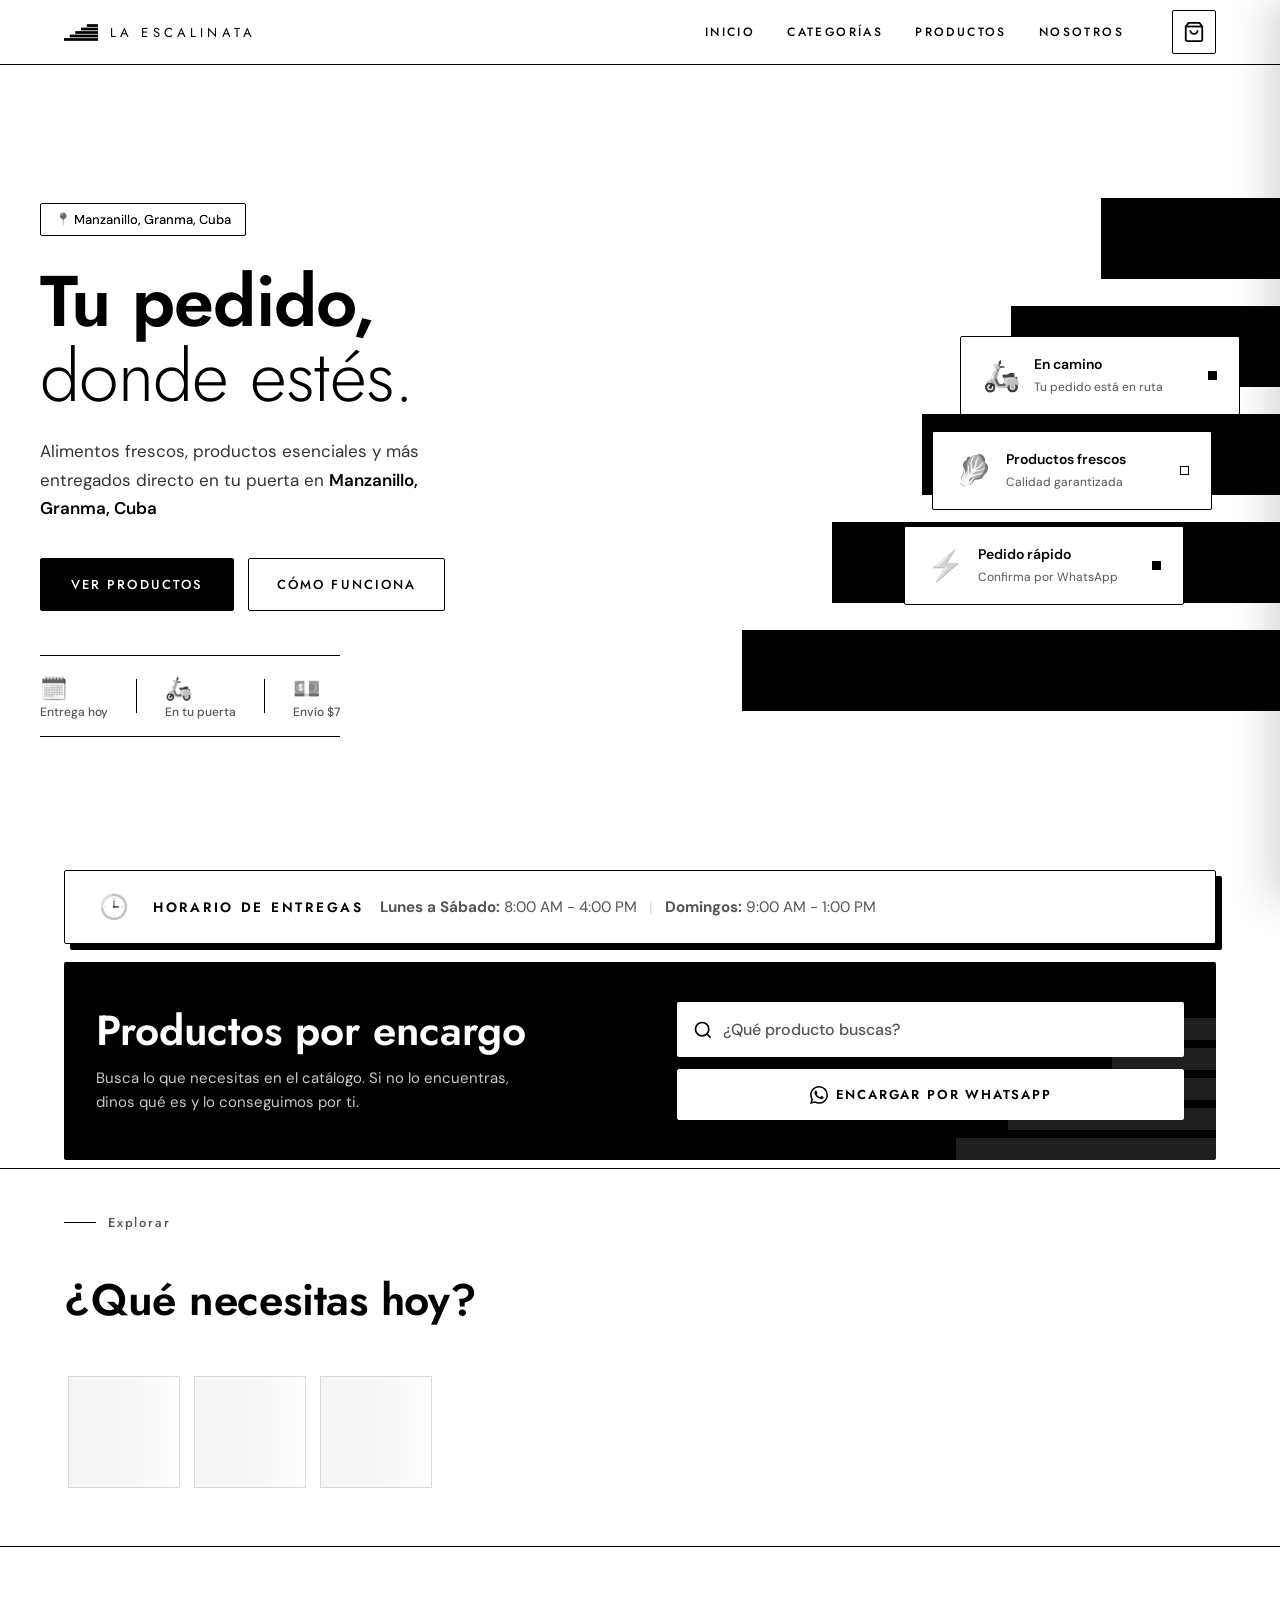
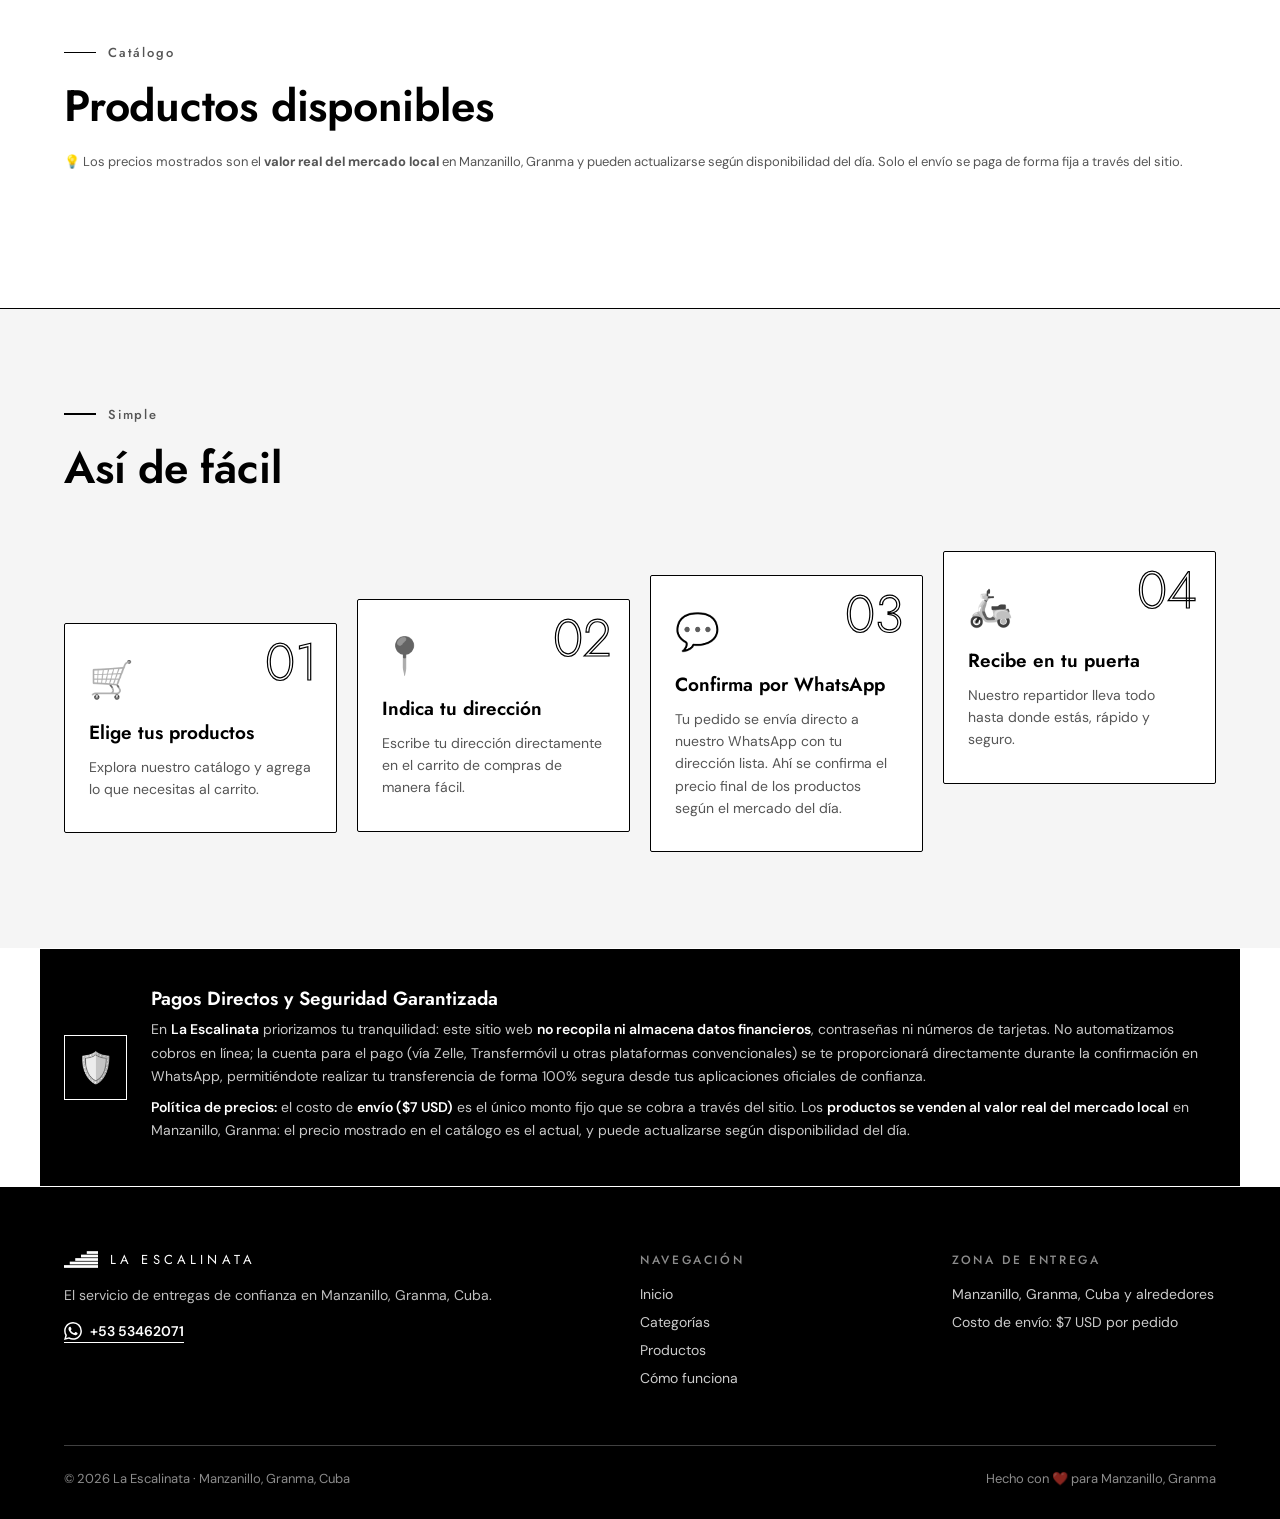
==== index.html @ 13b234f2 "Add files via upload" ====
<!DOCTYPE html>
<html lang="es">
<head>
  <meta charset="UTF-8" />
  <meta http-equiv="Cache-Control" content="no-cache, no-store, must-revalidate" />
  <meta http-equiv="Pragma" content="no-cache" />
  <meta http-equiv="Expires" content="0" />
  <meta name="viewport" content="width=device-width, initial-scale=1.0"/>

  <title>La Escalinata | Entregas de Alimentos y Combos en Manzanillo, Granma, Cuba</title>
  <meta name="description" content="Envía alimentos, aseo y combos esenciales directo a tus familiares en Manzanillo, Granma. Entrega a domicilio y productos por encargo." />
  <meta name="keywords" content="La Escalinata Manzanillo, enviar comida a Cuba, combos Manzanillo, envíos a Granma, comida para Cuba, productos por encargo" />
  <meta name="robots" content="index, follow" />

  <meta property="og:title" content="La Escalinata | Entregas en Manzanillo, Granma, Cuba" />
  <meta property="og:description" content="Alimentos frescos y productos esenciales entregados en la puerta de tu familia." />
  <!-- ⚠️ Cambia estas dos URLs cuando tengas la dirección final de La Escalinata -->
  <meta property="og:image" content="https://eccobike2ta2-hash.github.io/nexum/img/og-preview.jpg" />
  <meta property="og:url" content="https://eccobike2ta2-hash.github.io/nexum/" />
  <meta property="og:type" content="website" />

  <link rel="preconnect" href="https://fonts.googleapis.com">
  <link rel="preconnect" href="https://fonts.gstatic.com" crossorigin>
  <link href="https://fonts.googleapis.com/css2?family=Plus+Jakarta+Sans:ital,wght@0,200..800;1,200..800&family=DM+Sans:ital,opsz,wght@0,9..40,100..1000;1,9..40,100..1000&display=swap" rel="stylesheet">

  <!-- Seguro anti-pantalla-blanca: si algo falla (archivo no encontrado, Google Sheets lento), el loader se quita solo a los 6 s -->
  <style>
    #loader { animation: loader-failsafe .4s ease 6s forwards; }
    @keyframes loader-failsafe { to { opacity: 0; visibility: hidden; pointer-events: none; } }
  </style>

  <link rel="stylesheet" href="css/styles.css" />
  <link rel="stylesheet" href="css/cart.css" />
  <link rel="stylesheet" href="css/modal.css" />

</head>
<body>

  <!-- Ícono de WhatsApp reutilizable -->
  <svg width="0" height="0" style="position:absolute" aria-hidden="true">
    <symbol id="wa" viewBox="0 0 24 24"><path fill="currentColor" d="M17.472 14.382c-.297-.149-1.758-.867-2.03-.967-.273-.099-.471-.148-.67.15-.197.297-.767.966-.94 1.164-.173.199-.347.223-.644.075-.297-.15-1.255-.463-2.39-1.475-.883-.788-1.48-1.761-1.653-2.059-.173-.297-.018-.458.13-.606.134-.133.298-.347.446-.52.149-.174.198-.298.298-.497.099-.198.05-.371-.025-.52-.075-.149-.669-1.612-.916-2.207-.242-.579-.487-.5-.669-.51-.173-.008-.371-.01-.57-.01-.198 0-.52.074-.792.372-.272.297-1.04 1.016-1.04 2.479 0 1.462 1.065 2.875 1.213 3.074.149.198 2.096 3.2 5.077 4.487.709.306 1.262.489 1.694.625.712.227 1.36.195 1.871.118.571-.085 1.758-.719 2.006-1.413.248-.694.248-1.289.173-1.413-.074-.124-.272-.198-.57-.347m-5.421 7.403h-.004a9.87 9.87 0 01-5.031-1.378l-.361-.214-3.741.982.998-3.648-.235-.374a9.86 9.86 0 01-1.51-5.26c.001-5.45 4.436-9.884 9.888-9.884 2.64 0 5.122 1.03 6.988 2.898a9.825 9.825 0 012.893 6.994c-.003 5.45-4.437 9.884-9.885 9.884m8.413-18.297A11.815 11.815 0 0012.05 0C5.495 0 .16 5.335.157 11.892c0 2.096.547 4.142 1.588 5.945L.057 24l6.305-1.654a11.882 11.882 0 005.683 1.448h.005c6.554 0 11.89-5.335 11.893-11.893a11.821 11.821 0 00-3.48-8.413z"/></symbol>
  </svg>

  <div id="loader">
    <div class="loader-logo">
      <svg width="84" height="42" viewBox="0 0 112 55" fill="#000" aria-label="La Escalinata">
        <rect x="75" y="0" width="37" height="9"/><rect x="56" y="11.5" width="56" height="9"/><rect x="37" y="23" width="75" height="9"/><rect x="19" y="34.5" width="93" height="9"/><rect x="0" y="46" width="112" height="9"/>
      </svg>
      <div class="loader-bar"></div>
    </div>
  </div>

  <header id="navbar">
    <div class="nav-inner">
      <a href="#" class="brand" aria-label="La Escalinata">
        <span class="brand-lockup">
          <svg width="34" height="17" viewBox="0 0 112 55" fill="#000"><rect x="75" y="0" width="37" height="9"/><rect x="56" y="11.5" width="56" height="9"/><rect x="37" y="23" width="75" height="9"/><rect x="19" y="34.5" width="93" height="9"/><rect x="0" y="46" width="112" height="9"/></svg>
          <span class="brand-text-light">LA ESCALINATA</span>
        </span>
      </a>
      <nav class="nav-links">
        <a href="#hero">Inicio</a>
        <a href="#categories">Categorías</a>
        <a href="#products">Productos</a>
        <a href="#about">Nosotros</a>
      </nav>
      <button class="cart-btn" id="cartToggle" aria-label="Carrito">
        <svg width="22" height="22" viewBox="0 0 24 24" fill="none" stroke="currentColor" stroke-width="2">
          <path d="M6 2L3 6v14a2 2 0 002 2h14a2 2 0 002-2V6l-3-4z"/>
          <line x1="3" y1="6" x2="21" y2="6"/>
          <path d="M16 10a4 4 0 01-8 0"/>
        </svg>
        <span class="cart-count" id="cartCount">0</span>
      </button>
      <button class="hamburger" id="hamburger">
        <span></span><span></span><span></span>
      </button>
    </div>
    <div class="mobile-menu" id="mobileMenu">
      <a href="#hero">Inicio</a>
      <a href="#categories">Categorías</a>
      <a href="#products">Productos</a>
      <a href="#about">Nosotros</a>
    </div>
  </header>

  <section id="hero">
    <div class="hero-bg-wrap">
      <div class="hero-bg"></div>
      <div class="hero-stars"></div>
      <div class="hero-stars layer-2"></div>
      <div class="hero-circle c1"></div>
      <div class="hero-circle c2"></div>
      <div class="hero-circle c3"></div>
      <div class="hero-grain"></div>
    </div>
    <div class="hero-content">
      <div class="hero-tag">📍 Manzanillo, Granma, Cuba</div>
      <h1 class="hero-title">
        Tu pedido,<br/>
        <em>donde estés.</em>
      </h1>
      <p class="hero-sub">Alimentos frescos, productos esenciales y más entregados directo en tu puerta en <strong>Manzanillo, Granma, Cuba</strong></p>
      <div class="hero-actions">
        <a href="#products" class="btn-primary">Ver productos</a>
        <a href="#about" class="btn-ghost">Cómo funciona</a>
      </div>
      <div class="hero-stats">
        <div class="stat"><strong>🗓️</strong><span>Entrega hoy</span></div>
        <div class="stat-sep"></div>
        <div class="stat"><strong>🛵</strong><span>En tu puerta</span></div>
        <div class="stat-sep"></div>
        <div class="stat"><strong>💵</strong><span>Envío $7</span></div>
      </div>
    </div>
    <div class="hero-visual">
      <div class="hero-card floating">
        <div class="hc-icon">🛵</div>
        <div class="hc-text">
          <strong>En camino</strong>
          <span>Tu pedido está en ruta</span>
        </div>
        <div class="hc-dot active"></div>
      </div>
      <div class="hero-card floating delay1">
        <div class="hc-icon">🥬</div>
        <div class="hc-text">
          <strong>Productos frescos</strong>
          <span>Calidad garantizada</span>
        </div>
        <div class="hc-dot"></div>
      </div>
      <div class="hero-card floating delay2">
        <div class="hc-icon">⚡</div>
        <div class="hc-text">
          <strong>Pedido rápido</strong>
          <span>Confirma por WhatsApp</span>
        </div>
        <div class="hc-dot active"></div>
      </div>
    </div>
  </section>

  <section id="schedule-bar">
    <div class="container schedule-container">
      <div class="schedule-box">
        <div class="schedule-icon">🕒</div>
        <div class="schedule-content">
          <h3>Horario de Entregas</h3>
          <div class="schedule-hours">
            <span><strong>Lunes a Sábado:</strong> 8:00 AM - 4:00 PM</span>
            <span class="schedule-sep">|</span>
            <span><strong>Domingos:</strong> 9:00 AM - 1:00 PM</span>
          </div>
        </div>
      </div>
    </div>
  </section>

  <!-- NUEVO: Productos por encargo (buscador) -->
  <section id="encargo">
    <div class="container">
      <div class="encargo-box">
        <div>
          <h2>Productos por encargo</h2>
          <p>Busca lo que necesitas en el catálogo. Si no lo encuentras, dinos qué es y lo conseguimos por ti.</p>
        </div>
        <div class="encargo-search">
          <label class="encargo-field">
            <svg width="20" height="20" viewBox="0 0 24 24" fill="none" stroke="currentColor" stroke-width="2"><circle cx="11" cy="11" r="8"/><line x1="21" y1="21" x2="16.65" y2="16.65"/></svg>
            <input type="text" id="searchInput" placeholder="¿Qué producto buscas?" autocomplete="off" />
          </label>
          <a class="encargo-wa" id="encargoWa" href="https://wa.me/5353462071?text=Hola%20La%20Escalinata%2C%20quiero%20encargar%20un%20producto%3A%20" target="_blank" rel="noopener">
            <svg width="18" height="18"><use href="#wa"/></svg>
            Encargar por WhatsApp
          </a>
        </div>
      </div>
    </div>
  </section>

  <section id="categories">
    <div class="container">
      <div class="section-label">Explorar</div>
      <h2 class="section-title">¿Qué necesitas hoy?</h2>
      <div class="categories-grid">
        <div class="cat-card-skeleton"></div>
        <div class="cat-card-skeleton"></div>
        <div class="cat-card-skeleton"></div>
      </div>
    </div>
  </section>

  <section id="products">
    <div class="container">
      <div class="products-header">
        <div>
          <div class="section-label">Catálogo</div>
          <h2 class="section-title">Productos disponibles</h2>
        </div>
      </div>
      <p class="price-disclaimer" style="font-size:13px;color:var(--text-muted, #64748b);margin:14px 0 22px;line-height:1.5;">
        💡 Los precios mostrados son el <strong>valor real del mercado local</strong> en Manzanillo, Granma y pueden actualizarse según disponibilidad del día. Solo el envío se paga de forma fija a través del sitio.
      </p>
      <div class="products-grid" id="productsGrid"></div>
    </div>
  </section>

  <section id="about">
    <div class="container">
      <div class="section-label">Simple</div>
      <h2 class="section-title">Así de fácil</h2>
      <div class="steps-grid">
        <div class="step-card">
          <div class="step-num">01</div>
          <div class="step-icon">🛒</div>
          <h3>Elige tus productos</h3>
          <p>Explora nuestro catálogo y agrega lo que necesitas al carrito.</p>
        </div>
        <div class="step-card">
          <div class="step-num">02</div>
          <div class="step-icon">📍</div>
          <h3>Indica tu dirección</h3>
          <p>Escribe tu dirección directamente en el carrito de compras de manera fácil.</p>
        </div>
        <div class="step-card">
          <div class="step-num">03</div>
          <div class="step-icon">💬</div>
          <h3>Confirma por WhatsApp</h3>
          <p>Tu pedido se envía directo a nuestro WhatsApp con tu dirección lista. Ahí se confirma el precio final de los productos según el mercado del día.</p>
        </div>
        <div class="step-card">
          <div class="step-num">04</div>
          <div class="step-icon">🛵</div>
          <h3>Recibe en tu puerta</h3>
          <p>Nuestro repartidor lleva todo hasta donde estás, rápido y seguro.</p>
        </div>
      </div>
    </div>
  </section>

  <section id="security-notice" class="container">
    <div class="security-card">
      <div class="security-icon">🛡️</div>
      <div class="security-text">
        <h3>Pagos Directos y Seguridad Garantizada</h3>
        <p>En <strong>La Escalinata</strong> priorizamos tu tranquilidad: este sitio web <strong>no recopila ni almacena datos financieros</strong>, contraseñas ni números de tarjetas. No automatizamos cobros en línea; la cuenta para el pago (vía Zelle, Transfermóvil u otras plataformas convencionales) se te proporcionará directamente durante la confirmación en WhatsApp, permitiéndote realizar tu transferencia de forma 100% segura desde tus aplicaciones oficiales de confianza.</p>
        <p><strong>Política de precios:</strong> el costo de <strong>envío ($7 USD)</strong> es el único monto fijo que se cobra a través del sitio. Los <strong>productos se venden al valor real del mercado local</strong> en Manzanillo, Granma: el precio mostrado en el catálogo es el actual, y puede actualizarse según disponibilidad del día.</p>
      </div>
    </div>
  </section>

  <footer id="footer">
    <div class="container">
      <div class="footer-inner">
        <div class="footer-brand">
          <span class="brand">
            <span class="brand-lockup">
              <svg width="34" height="17" viewBox="0 0 112 55" fill="currentColor"><rect x="75" y="0" width="37" height="9"/><rect x="56" y="11.5" width="56" height="9"/><rect x="37" y="23" width="75" height="9"/><rect x="19" y="34.5" width="93" height="9"/><rect x="0" y="46" width="112" height="9"/></svg>
              <span class="brand-text-light" style="color:inherit">LA ESCALINATA</span>
            </span>
          </span>
          <p>El servicio de entregas de confianza en Manzanillo, Granma, Cuba.</p>
          <a href="https://wa.me/5353462071" class="whatsapp-link" target="_blank" rel="noopener">
            <svg width="18" height="18"><use href="#wa"/></svg>
            +53 53462071
          </a>
        </div>
        <div class="footer-links">
          <h4>Navegación</h4>
          <a href="#hero">Inicio</a>
          <a href="#categories">Categorías</a>
          <a href="#products">Productos</a>
          <a href="#about">Cómo funciona</a>
        </div>
        <div class="footer-links">
          <h4>Zona de entrega</h4>
          <span>Manzanillo, Granma, Cuba y alrededores</span>
          <span>Costo de envío: $7 USD por pedido</span>
        </div>
      </div>
      <div class="footer-bottom">
        <span>© 2026 La Escalinata · Manzanillo, Granma, Cuba</span>
        <span>Hecho con ❤️ para Manzanillo, Granma</span>
      </div>
    </div>
  </footer>

  <div class="cart-overlay" id="cartOverlay"></div>
  <aside class="cart-sidebar" id="cartSidebar">
    <div class="cart-header">
      <h3>Tu carrito</h3>
      <button class="cart-close" id="cartClose">✕</button>
    </div>
    <div class="cart-items" id="cartItems">
      <div class="cart-empty" id="cartEmpty">
        <div class="empty-icon">🛒</div>
        <p>Tu carrito está vacío</p>
        <span>Agrega productos para comenzar</span>
      </div>
    </div>
    <div class="cart-footer" id="cartFooter" style="display:none">
      <div class="cart-name-group" style="margin-bottom: 15px; text-align: left;">
        <label for="cartName" style="display: block; font-size: 13px; font-weight: 600; color: var(--text-muted); margin-bottom: 6px;">Nombre de quien recibe *</label>
        <input type="text" id="cartName" placeholder="Nombre y apellidos" style="width: 100%; padding: 12px; background: #f5f5f5; border: 1.5px solid #d9d9d9; border-radius: 8px; color: #000; font-size: 14px; outline: none; font-family: 'DM Sans', sans-serif;" />
      </div>

      <div class="cart-address-group" style="margin-bottom: 15px; text-align: left;">
        <label for="cartAddress" style="display: block; font-size: 13px; font-weight: 600; color: var(--text-muted); margin-bottom: 6px;">Dirección de entrega *</label>
        <input type="text" id="cartAddress" placeholder="Calle, No., Reparto — Manzanillo, Granma" style="width: 100%; padding: 12px; background: #f5f5f5; border: 1.5px solid #d9d9d9; border-radius: 8px; color: #000; font-size: 14px; outline: none; font-family: 'DM Sans', sans-serif;" />
      </div>

      <p style="font-size:12px; color:var(--text-muted); margin: 0 0 12px; line-height:1.4;">
        ℹ️ Los precios de los productos son el <strong>valor real de mercado local</strong> y pueden variar según disponibilidad del día. Solo el envío se paga de forma fija a través del sitio.
      </p>

      <div class="cart-total" style="font-size:14px; color:var(--text-muted); margin-bottom:4px;">
        <span>Subtotal productos (precio de mercado)</span>
        <strong id="cartSubtotal" style="font-size:14px; color:var(--text-muted);">$0.00</strong>
      </div>
      <div class="cart-total" style="font-size:14px; color:var(--text-muted); margin-bottom:10px;">
        <span>Envío (a pagar)</span>
        <strong id="cartShipping" style="font-size:14px; color:var(--text-muted);">$7.00</strong>
      </div>

      <div class="cart-total">
        <span>Total a confirmar ahora</span>
        <strong id="cartTotal">$0.00</strong>
      </div>
      <button class="btn-checkout" id="checkoutBtn" style="background: #000; color: #fff; border: none; display: flex; align-items: center; justify-content: center; gap: 8px;">
        Pedir por WhatsApp
        <svg width="18" height="18"><use href="#wa"/></svg>
      </button>
    </div>
  </aside>

  <div class="toast" id="toast"></div>

  <script src="js/cart.js"></script>
  <script src="js/app.js"></script>
</body>
</html>
---- css/styles.css ----
/* ============================================================
   LA ESCALINATA — styles.css
   Blanco y negro. Todo el diseño sale del logo:
   barras horizontales que suben como una escalera,
   letras finas con mucho espacio y una línea delgada debajo.
   ============================================================ */

@import url('https://fonts.googleapis.com/css2?family=Jost:wght@300;400;500;600;700&family=DM+Sans:ital,opsz,wght@0,9..40,100..1000;1,9..40,100..1000&display=swap');

:root {
  --brand:      #000000;
  --brand-2:    #2B2B2B;
  --brand-soft: #F2F2F2;

  --dark:       #F5F5F5;   /* superficie secundaria */
  --dark-2:     #FFFFFF;
  --dark-3:     #D9D9D9;   /* líneas finas */
  --mid:        #8A8A8A;
  --white:      #FFFFFF;
  --text:       #000000;
  --text-muted: #555555;
  --success:    #000000;
  --wa:         #000000;

  /* Esquinas casi rectas, como las barras del logo */
  --radius-sm: 2px;
  --radius:    4px;
  --radius-lg: 6px;
  --radius-xl: 8px;

  --shadow:    0 1px 0 rgba(0,0,0,.06);
  --shadow-md: 4px 4px 0 #000;      /* sombra "escalón" */
  --shadow-lg: 6px 6px 0 #000;
  --transition: .22s cubic-bezier(.4,0,.2,1);
  --font-display: 'Jost', 'DM Sans', sans-serif;
  --font-body:    'DM Sans', sans-serif;
}

*, *::before, *::after { box-sizing: border-box; margin: 0; padding: 0; }

html { scroll-behavior: smooth; overflow-x: hidden; width: 100%; }

body {
  font-family: var(--font-body);
  background: #fff;
  color: var(--text);
  overflow-x: hidden;
  width: 100%;
  -webkit-font-smoothing: antialiased;
  -moz-osx-font-smoothing: grayscale;
}

a { text-decoration: none; color: inherit; }
img { display: block; max-width: 100%; height: auto; }
button { cursor: pointer; border: none; background: none; font-family: inherit; }
input, textarea, select { font-family: inherit; }
:focus-visible { outline: 2px solid #000; outline-offset: 2px; }

/* Los emojis se ven en gris para mantener el blanco y negro */
.cat-emoji, .step-icon, .hc-icon, .stat strong, .empty-icon,
.security-icon, .schedule-icon, .hero-tag { filter: grayscale(1) contrast(1.15); }

/* ---- LOADER ---- */
#loader {
  position: fixed; inset: 0;
  background: #fff;
  display: flex; align-items: center; justify-content: center;
  z-index: 9999;
  transition: opacity .6s ease, visibility .6s ease;
}
#loader.hidden { opacity: 0; visibility: hidden; }
.loader-logo { display: flex; flex-direction: column; align-items: center; gap: 16px; }
#loader .loader-logo svg { animation: pulse 1.2s ease infinite; }
.loader-bar { width: 60px; height: 2px; background: var(--dark-3); overflow: hidden; }
.loader-bar::after {
  content: ''; display: block; width: 100%; height: 100%;
  background: #000;
  animation: slide-bar 1.2s ease infinite;
}
@keyframes slide-bar { 0% { transform: translateX(-100%); } 100% { transform: translateX(100%); } }
@keyframes pulse { 0%,100% { opacity: 1; } 50% { opacity: .35; } }

/* ---- NAVBAR ---- */
#navbar {
  position: fixed; top: 0; left: 0; right: 0; z-index: 100;
  background: rgba(255,255,255,.97);
  backdrop-filter: blur(12px);
  border-bottom: 1px solid #000;
  width: 100%;
}
.nav-inner {
  max-width: 1200px; margin: 0 auto; padding: 0 24px; height: 64px;
  display: flex; align-items: center; gap: 32px; width: 100%;
}
.brand {
  display: inline-flex; align-items: center;
  font-family: var(--font-display);
  color: #000; flex-shrink: 0;
  transition: opacity .3s ease, transform .3s ease;
}

/* Logo: escalera + texto / bolsa + texto */
.brand-lockup { display: flex; align-items: center; gap: 12px; line-height: 1; }
.brand-lockup svg { flex: none; }
.brand-text-light {
  font-family: var(--font-display);
  font-weight: 400; font-size: 13px; letter-spacing: .32em;
  color: #000; white-space: nowrap;
}
.brand-text-bold {
  font-family: var(--font-display);
  font-weight: 600; font-size: 20px; letter-spacing: .04em;
  color: #000; white-space: nowrap;
}

.nav-links { display: flex; gap: 32px; margin-left: auto; }
.nav-links a {
  font-family: var(--font-display);
  font-size: 12px; font-weight: 500; letter-spacing: .2em; text-transform: uppercase;
  color: #000; padding: 6px 0;
  border-bottom: 1px solid transparent;
  transition: border-color var(--transition);
}
.nav-links a:hover { border-bottom-color: #000; }

.cart-btn {
  position: relative; width: 44px; height: 44px;
  border: 1.5px solid #000; border-radius: var(--radius-sm);
  background: #fff; color: #000;
  display: flex; align-items: center; justify-content: center;
  transition: background var(--transition), color var(--transition);
  flex-shrink: 0;
}
.cart-btn:hover { background: #000; color: #fff; }
.cart-count {
  position: absolute; top: -7px; right: -7px;
  background: #000; color: #fff; font-size: 10px; font-weight: 700;
  min-width: 18px; height: 18px; border: 1.5px solid #fff;
  display: flex; align-items: center; justify-content: center;
  padding: 0 4px;
  opacity: 0; transform: scale(0);
  transition: opacity .2s, transform .2s;
}
.cart-count.visible { opacity: 1; transform: scale(1); }

.hamburger { display: none; flex-direction: column; gap: 5px; width: 32px; padding: 4px; }
.hamburger span { display: block; height: 2px; background: #000; transition: var(--transition); }
.mobile-menu {
  display: none; flex-direction: column;
  padding: 12px 24px 16px; border-top: 1px solid var(--dark-3);
  background: #fff; width: 100%;
}
.mobile-menu a {
  padding: 12px 0; font-family: var(--font-display);
  font-size: 13px; font-weight: 500; letter-spacing: .2em; text-transform: uppercase;
  color: #000; border-bottom: 1px solid var(--dark-3);
}
.mobile-menu.open { display: flex; }

/* ---- HERO: la escalera del logo, a lo grande ---- */
#hero {
  min-height: 100vh;
  padding: 120px max(24px, calc((100% - 1200px) / 2)) 80px;
  display: grid; grid-template-columns: 1fr 1fr; align-items: center; gap: 48px;
  margin: 0; max-width: none; width: 100%;
  position: relative; isolation: isolate; overflow: hidden;
}
.hero-bg-wrap { position: absolute; inset: 0; z-index: -1; overflow: hidden; pointer-events: none; }
.hero-bg { position: absolute; inset: 0; background: #fff; }
.hero-grain { display: none; }

/* Las 5 barras (cada elemento viejo del fondo ahora es un escalón) */
.hero-stars, .hero-circle {
  position: absolute; left: auto; bottom: auto; right: 0;
  height: 9%; background: #000; background-image: none;
  border-radius: 0; filter: none; animation: none; opacity: 1;
}
.hero-stars              { top: 22%; width: 14%; }
.hero-stars.layer-2      { top: 34%; width: 21%; }
.hero-circle.c1          { top: 46%; width: 28%; }
.hero-circle.c2          { top: 58%; width: 35%; }
.hero-circle.c3          { top: 70%; width: 42%; }

.hero-tag {
  display: inline-flex; align-items: center; gap: 8px;
  border: 1px solid #000; color: #000;
  font-size: 13px; font-weight: 500;
  padding: 7px 14px; border-radius: var(--radius-sm);
  margin-bottom: 28px; background: #fff;
}
.hero-title {
  font-family: var(--font-display);
  font-size: clamp(40px, 5.6vw, 76px);
  font-weight: 600; line-height: 1.04; letter-spacing: -.01em;
  color: #000; margin-bottom: 24px; max-width: 560px;
}
.hero-title em { display: block; font-style: normal; font-weight: 300; }
.hero-sub {
  font-size: 17px; line-height: 1.65; color: #333;
  max-width: 440px; margin-bottom: 36px;
}
.hero-sub strong { color: #000; font-weight: 600; }
.hero-actions { display: flex; gap: 14px; flex-wrap: wrap; margin-bottom: 44px; }

.btn-primary {
  display: inline-flex; align-items: center; gap: 8px;
  background: #000; color: #fff; border: 1.5px solid #000;
  font-family: var(--font-display); font-weight: 500; font-size: 13px;
  letter-spacing: .16em; text-transform: uppercase;
  padding: 16px 30px; border-radius: var(--radius-sm);
  transition: background var(--transition), color var(--transition);
}
.btn-primary:hover { background: #fff; color: #000; }
.btn-ghost {
  display: inline-flex; align-items: center;
  background: #fff; color: #000; border: 1.5px solid #000;
  font-family: var(--font-display); font-weight: 500; font-size: 13px;
  letter-spacing: .16em; text-transform: uppercase;
  padding: 16px 28px; border-radius: var(--radius-sm);
  transition: background var(--transition), color var(--transition);
}
.btn-ghost:hover { background: #000; color: #fff; }

.hero-stats {
  display: flex; align-items: center; gap: 28px;
  border-top: 1px solid #000; border-bottom: 1px solid #000;
  padding: 16px 0; width: fit-content; background: #fff;
}
.stat { display: flex; flex-direction: column; }
.stat strong { font-family: var(--font-display); font-size: 22px; color: #000; }
.stat span { font-size: 12px; color: var(--text-muted); font-weight: 500; }
.stat-sep { width: 1px; height: 34px; background: #000; }

.hero-visual { display: flex; flex-direction: column; gap: 16px; align-items: flex-end; }
.hero-card {
  background: #fff; border: 1.5px solid #000; border-radius: var(--radius-sm);
  padding: 18px 22px; display: flex; align-items: center; gap: 14px; width: 280px;
}
.hc-icon { font-size: 30px; }
.hc-text strong { display: block; font-size: 14px; font-weight: 600; color: #000; margin-bottom: 2px; }
.hc-text span { font-size: 12px; color: var(--text-muted); }
.hc-dot { width: 9px; height: 9px; border: 1.5px solid #000; margin-left: auto; }
.hc-dot.active { background: #000; }

/* Las tarjetas "suben" como escalones */
.hero-card.floating        { transform: translateX(-0px); }
.hero-card.floating.delay1 { transform: translateX(-28px); }
.hero-card.floating.delay2 { transform: translateX(-56px); }

/* ---- SECCIONES ---- */
.container { max-width: 1200px; margin: 0 auto; padding: 0 24px; width: 100%; }
section { padding: 96px 0; width: 100%; }

/* La etiqueta lleva la línea fina del logo */
.section-label {
  display: flex; align-items: center; gap: 12px;
  font-family: var(--font-display); font-size: 13px; font-weight: 500;
  letter-spacing: .14em; color: var(--text-muted); margin-bottom: 12px;
}
.section-label::before { content: ''; width: 32px; height: 1.5px; background: #000; }
.section-title {
  font-family: var(--font-display);
  font-size: clamp(28px, 3.8vw, 44px); font-weight: 600; letter-spacing: -.005em;
  color: #000; margin-bottom: 48px;
}

/* ---- CATEGORÍAS ---- */
#categories {
  background: #fff;
  border-top: 1px solid #000; border-bottom: 1px solid #000;
  width: 100%; padding: 44px 0; overflow: hidden;
}
#categories .container { display: flex; flex-direction: column; gap: 24px; width: 100%; max-width: 1200px; margin: 0 auto; padding: 0 24px; }
#categories .section-title { margin-bottom: 8px; }
.categories-grid {
  display: flex !important; flex-direction: row !important; flex-wrap: nowrap !important;
  overflow-x: auto !important; gap: 14px; width: 100%;
  padding: 12px 8px 14px 4px; margin: 0; list-style: none;
  -webkit-overflow-scrolling: touch;
}
.categories-grid::-webkit-scrollbar { display: none !important; width: 0 !important; height: 0 !important; }
.cat-card {
  display: flex !important; flex-direction: column !important;
  align-items: center !important; justify-content: center !important;
  gap: 10px; padding: 16px 20px;
  background: #fff !important; border: 1.5px solid #000; border-radius: var(--radius-sm);
  cursor: pointer; flex-shrink: 0 !important;
  width: 112px !important; height: 112px !important;
  transition: transform var(--transition), box-shadow var(--transition), background var(--transition);
  touch-action: manipulation; -webkit-tap-highlight-color: transparent;
  user-select: none; -webkit-user-select: none;
}
.cat-card:hover { transform: translate(-3px, -3px); box-shadow: 4px 4px 0 #000; }
.cat-card.active { background: #000 !important; transform: none; box-shadow: none; }
.cat-emoji { font-size: 30px; line-height: 1; }
.cat-card span {
  font-family: var(--font-display); font-size: 13px; font-weight: 500; letter-spacing: .04em;
  color: #000; text-align: center; white-space: nowrap;
}
.cat-card.active span { color: #fff; }
.cat-card.active .cat-emoji { filter: grayscale(1) invert(1); }
.cat-emoji, .cat-card span { pointer-events: none; }

/* Productos por encargo: la categoría que se distingue (negra, con mini escalera) */
.cat-card.cat-encargo {
  width: 176px !important; background: #000 !important; position: relative; overflow: hidden;
}
.cat-card.cat-encargo span { color: #fff; font-weight: 600; letter-spacing: .06em; }
.cat-card.cat-encargo .cat-emoji { filter: grayscale(1) invert(1); font-size: 32px; }
.cat-card.cat-encargo::after {
  content: ''; position: absolute; right: 0; bottom: 0; width: 34px; height: 20px;
  background:
    linear-gradient(#fff,#fff) right 0 bottom 0   / 34px 4px no-repeat,
    linear-gradient(#fff,#fff) right 0 bottom 7px / 24px 4px no-repeat,
    linear-gradient(#fff,#fff) right 0 bottom 14px/ 14px 4px no-repeat;
  opacity: .9;
}
.cat-card.cat-encargo:hover { background: #fff !important; box-shadow: 4px 4px 0 #000; }
.cat-card.cat-encargo:hover span { color: #000; }
.cat-card.cat-encargo:hover .cat-emoji { filter: grayscale(1); }
.cat-card.cat-encargo:hover::after { filter: invert(1); }
.cat-card.cat-encargo.active { background: #000 !important; box-shadow: 4px 4px 0 var(--mid); }

/* ---- PRODUCTOS ---- */
#products { background: #fff; width: 100%; }
.products-header { display: flex; align-items: flex-end; justify-content: space-between; gap: 20px; flex-wrap: wrap; width: 100%; }
.products-header .section-title { margin-bottom: 0; }
.products-grid {
  margin-top: 40px; display: grid;
  grid-template-columns: repeat(auto-fill, minmax(220px, 1fr)); gap: 22px; width: 100%;
}
.product-card {
  background: #fff; border: 1px solid var(--dark-3); border-radius: var(--radius-sm); overflow: hidden;
  transition: transform var(--transition), border-color var(--transition), box-shadow var(--transition);
}
.product-card:hover { transform: translate(-4px, -4px); border-color: #000; box-shadow: 6px 6px 0 #000; }
.product-img {
  height: 168px; display: flex; align-items: center; justify-content: center;
  overflow: hidden; font-size: 72px; background: #fff; position: relative;
  border-bottom: 1px solid var(--dark-3);
}
.product-badge {
  position: absolute; top: 0; left: 0;
  background: #000; color: #fff; font-family: var(--font-display);
  font-size: 11px; font-weight: 500; letter-spacing: .14em; text-transform: uppercase;
  padding: 5px 10px;
}
.product-info { padding: 16px; }
.product-name { font-family: var(--font-display); font-size: 17px; font-weight: 600; color: #000; margin-bottom: 4px; }
.product-desc {
  font-size: 13px; color: var(--text-muted); line-height: 1.45; margin-bottom: 14px;
  overflow-wrap: break-word; word-break: break-word;
}
.product-footer { display: flex; align-items: center; justify-content: space-between; }
.product-price { font-family: var(--font-display); font-size: 21px; font-weight: 600; color: #000; }
.product-price small { font-family: var(--font-body); font-size: 11px; color: var(--text-muted); font-weight: 500; }
.add-btn {
  width: 44px; height: 44px; min-width: 44px; min-height: 44px;
  background: #000; color: #fff; font-size: 22px; font-weight: 300;
  border: 1.5px solid #000; border-radius: var(--radius-sm);
  display: flex; align-items: center; justify-content: center;
  transition: background var(--transition), color var(--transition);
}
.add-btn:hover { background: #fff; color: #000; }
.add-btn.add-wa { background: #000; }
.add-btn.add-wa:hover { background: #fff; }
.product-card.hidden  { display: none; }
.product-card.oculto  { display: none !important; }

/* Mensaje cuando todavía no hay productos por encargo */
.encargo-vacio {
  grid-column: 1 / -1; background: #fff; border: 1.5px dashed #000; border-radius: var(--radius-sm);
  padding: 32px 24px; text-align: center;
  display: flex; flex-direction: column; align-items: center; gap: 12px;
}
.encargo-vacio[hidden] { display: none; }
.encargo-vacio strong { font-family: var(--font-display); font-size: 20px; font-weight: 600; color: #000; }
.encargo-vacio p { font-size: 14px; color: var(--text-muted); }
.encargo-vacio .encargo-wa { background: #000; color: #fff; }

/* ---- PRODUCTOS POR ENCARGO (buscador) ---- */
#encargo { padding: 28px 0 8px; }
.encargo-box {
  position: relative; overflow: hidden;
  display: grid; grid-template-columns: 1.1fr 1fr; gap: 24px; align-items: center;
  background: #000; color: #fff; border-radius: var(--radius-sm); padding: 40px 32px;
}
/* escalera del logo, en blanco tenue, al fondo */
.encargo-box::after {
  content: ""; position: absolute; right: 0; bottom: 0; width: 260px; height: 150px;
  opacity: .12; pointer-events: none;
  background:
    linear-gradient(#fff,#fff) right 0 bottom 0    / 260px 22px no-repeat,
    linear-gradient(#fff,#fff) right 0 bottom 30px / 208px 22px no-repeat,
    linear-gradient(#fff,#fff) right 0 bottom 60px / 156px 22px no-repeat,
    linear-gradient(#fff,#fff) right 0 bottom 90px / 104px 22px no-repeat,
    linear-gradient(#fff,#fff) right 0 bottom 120px/  52px 22px no-repeat;
}
.encargo-box h2 {
  font-family: var(--font-display); font-weight: 600;
  font-size: clamp(28px, 4.4vw, 42px); line-height: 1.08; margin-bottom: 12px;
}
.encargo-box p { color: #C9C9C9; font-size: 15px; line-height: 1.6; max-width: 44ch; }
.encargo-search { position: relative; z-index: 1; display: grid; gap: 12px; }
.encargo-field {
  display: flex; align-items: center; gap: 10px;
  background: #fff; color: #000; border-radius: var(--radius-sm); padding: 0 16px;
}
.encargo-field:focus-within { outline: 2px solid #fff; outline-offset: 3px; }
.encargo-field input {
  flex: 1; min-width: 0; border: 0; outline: 0; background: transparent;
  color: #000; font-size: 16px; font-weight: 500; padding: 17px 0;
}
.encargo-field input::placeholder { color: var(--text-muted); }
.encargo-wa {
  display: inline-flex; align-items: center; justify-content: center; gap: 8px;
  background: #fff; color: #000; border: 1.5px solid #fff; border-radius: var(--radius-sm);
  font-family: var(--font-display); font-size: 13px; font-weight: 600;
  letter-spacing: .14em; text-transform: uppercase; padding: 15px 18px;
  transition: background var(--transition), color var(--transition);
}
.encargo-wa:hover { background: #000; color: #fff; }
.encargo-vacio .encargo-wa { border-color: #000; }
.encargo-vacio .encargo-wa:hover { background: #fff; color: #000; }
.encargo-wa:focus-visible { outline: 2px solid #fff; outline-offset: 2px; }

/* ---- PASOS: suben como la escalera ---- */
#about { background: var(--dark); border-top: 1px solid #000; width: 100%; }
.steps-grid { display: grid; grid-template-columns: repeat(auto-fit, minmax(220px, 1fr)); gap: 20px; width: 100%; align-items: start; }
.step-card {
  background: #fff; border: 1.5px solid #000; border-radius: var(--radius-sm);
  padding: 32px 24px; position: relative;
}
.step-num {
  font-family: var(--font-display); font-size: 52px; font-weight: 300;
  color: transparent; -webkit-text-stroke: 1.2px #000;
  position: absolute; top: 12px; right: 18px; line-height: 1;
}
.step-icon { font-size: 36px; margin-bottom: 16px; }
.step-card h3 { font-family: var(--font-display); font-size: 19px; font-weight: 600; color: #000; margin-bottom: 10px; }
.step-card p { font-size: 14px; color: var(--text-muted); line-height: 1.6; }
@media (min-width: 1000px) {
  .steps-grid { grid-template-columns: repeat(4, 1fr); padding-top: 3px; }
  .step-card:nth-child(1) { margin-top: 72px; }
  .step-card:nth-child(2) { margin-top: 48px; }
  .step-card:nth-child(3) { margin-top: 24px; }
  .step-card:nth-child(4) { margin-top: 0; }
}

/* ---- AVISO DE SEGURIDAD ---- */
#security-notice {
  background: #000; border-top: 1px solid #fff; border-bottom: 1px solid #fff;
  padding: 36px 24px; width: 100%; box-sizing: border-box;
}
.security-card { max-width: 1200px; margin: 0 auto; display: flex; align-items: center; gap: 24px; width: 100%; }
.security-icon {
  font-size: 30px; flex-shrink: 0; border: 1px solid #fff; padding: 12px;
  display: flex; align-items: center; justify-content: center;
}
.security-text h3 { font-family: var(--font-display); font-size: 19px; font-weight: 600; color: #fff; margin-bottom: 6px; }
.security-text p { font-size: 14px; color: #C9C9C9; line-height: 1.65; margin-bottom: 8px; }
.security-text strong { color: #fff; font-weight: 600; }

/* ---- FOOTER ---- */
#footer { background: #000; padding: 64px 0 32px; width: 100%; }
#footer .brand, #footer .section-title { color: #fff; }
.footer-inner { display: grid; grid-template-columns: 2fr 1fr 1fr; gap: 48px; margin-bottom: 48px; width: 100%; }
.footer-brand .brand { display: inline-flex; margin-bottom: 16px; }
#footer .brand-text-light { color: #fff; }
.footer-brand p { font-size: 14px; color: rgba(255,255,255,.75); line-height: 1.6; margin-bottom: 16px; }
.whatsapp-link {
  display: inline-flex; align-items: center; gap: 8px;
  color: #fff; font-weight: 600; font-size: 14px;
  border-bottom: 1px solid #fff; padding-bottom: 2px;
  transition: opacity var(--transition);
}
.whatsapp-link:hover { opacity: .7; }
.footer-links h4 {
  font-family: var(--font-display); font-size: 12px; font-weight: 500;
  letter-spacing: .22em; text-transform: uppercase;
  color: rgba(255,255,255,.55); margin-bottom: 16px;
}
.footer-links a, .footer-links span {
  display: block; font-size: 14px; color: rgba(255,255,255,.8);
  margin-bottom: 10px; transition: color var(--transition);
}
.footer-links a:hover { color: #fff; }
.footer-bottom {
  display: flex; justify-content: space-between; align-items: center;
  padding-top: 24px; border-top: 1px solid rgba(255,255,255,.25);
  font-size: 13px; color: rgba(255,255,255,.55); width: 100%;
}

/* ---- AVISO (TOAST) ---- */
.toast {
  position: fixed; bottom: 32px; left: 50%;
  transform: translateX(-50%) translateY(80px);
  background: #000; color: #fff; border: 1px solid #fff; outline: 1px solid #000;
  padding: 12px 24px; border-radius: var(--radius-sm);
  font-size: 14px; font-weight: 500; z-index: 9999;
  transition: transform .35s cubic-bezier(.4,0,.2,1), opacity .35s;
  opacity: 0; pointer-events: none; white-space: nowrap;
}
.toast.show { transform: translateX(-50%) translateY(0); opacity: 1; }

/* ---- CARRITO (se pinta con las mismas reglas) ---- */
.btn-checkout { background: #000 !important; color: #fff !important; border: 1.5px solid #000 !important; }
.btn-checkout:hover { background: #fff !important; color: #000 !important; transform: none !important; box-shadow: none !important; }

/* ---- SKELETON ---- */
.cat-card-skeleton {
  width: 112px !important; height: 112px !important; flex-shrink: 0;
  background: linear-gradient(90deg, var(--dark) 25%, #fff 50%, var(--dark) 75%);
  background-size: 200% 100%; animation: shimmer 1.4s infinite;
  border: 1px solid var(--dark-3);
}
@keyframes shimmer { 0% { background-position: 200% 0; } 100% { background-position: -200% 0; } }

/* ---- HORARIO ---- */
#schedule-bar { background: transparent; padding: 0; margin-top: -30px; margin-bottom: -10px; position: relative; z-index: 10; }
.schedule-container { padding-top: 0 !important; padding-bottom: 0 !important; }
.schedule-box {
  display: flex; align-items: center; gap: 16px;
  background: #fff; padding: 16px 26px;
  border: 1.5px solid #000; border-radius: var(--radius-sm); box-shadow: 6px 6px 0 #000;
}
.schedule-icon { font-size: 1.5rem; background: var(--dark); padding: 8px; line-height: 1; }
.schedule-content { display: flex; align-items: center; gap: 16px; }
.schedule-content h3 {
  font-family: var(--font-display); font-size: .85rem; font-weight: 600; color: #000; margin: 0;
  text-transform: uppercase; letter-spacing: .2em; white-space: nowrap;
}
.schedule-hours { font-size: .95rem; color: var(--text-muted); display: flex; gap: 12px; }
.schedule-sep { color: var(--dark-3); }

/* ---- BOTÓN DEL CARRITO AL AGREGAR ---- */
@keyframes cart-bounce { 0% { transform: scale(1); } 30% { transform: scale(1.3); } 60% { transform: scale(.94); } 100% { transform: scale(1); } }
.cart-btn.bump { animation: cart-bounce .4s ease; }
.cart-btn { margin-left: 16px; flex-shrink: 0; }
.product-img img { mix-blend-mode: multiply; }

/* ============================================================
   RESPONSIVE
   ============================================================ */
@media (max-width: 900px) {
  #hero { grid-template-columns: 1fr; padding-top: 100px; }
  .hero-visual { display: none; }
  .nav-links { display: none; }
  .hamburger { display: flex; margin-left: auto; }
  .cart-btn { margin-left: auto; }
  .hamburger { margin-left: 12px; }
  .footer-inner { grid-template-columns: 1fr; gap: 32px; }
  .hero-title { font-size: clamp(34px, 7vw, 56px); max-width: 100%; }
  /* en pantallas angostas la escalera queda de marca de agua para no tapar el texto */
  .hero-stars, .hero-circle { background: #EFEFEF; }
}

@media (max-width: 768px) {
  section { padding: 64px 0; }
  .categories-grid { flex-wrap: nowrap !important; overflow-x: auto !important; width: 100%; }
  .products-grid { grid-template-columns: repeat(2, 1fr); gap: 14px; width: 100%; }
  .steps-grid { grid-template-columns: repeat(2, 1fr); width: 100%; }
  .security-card { flex-direction: column; text-align: center; gap: 16px; width: 100%; }
  #schedule-bar { margin-top: -15px; margin-bottom: 5px; }
  .schedule-box { flex-direction: column; text-align: center; padding: 16px; gap: 10px; box-shadow: 4px 4px 0 #000; }
  .schedule-content { flex-direction: column; gap: 6px; }
  .schedule-hours { flex-direction: column; gap: 2px; }
  .schedule-sep { display: none; }
}

@media (max-width: 600px) {
  .products-header { flex-direction: column; align-items: flex-start; width: 100%; position: relative; z-index: 1; }
  .encargo-box { grid-template-columns: 1fr; padding: 28px 20px; }
  .encargo-field input { -webkit-appearance: none; appearance: none; touch-action: manipulation; }
  .footer-bottom { flex-direction: column; gap: 8px; text-align: center; width: 100%; }
}

@media (max-width: 480px) {
  .nav-inner { padding: 0 16px; height: 56px; gap: 12px; }
  .brand-lockup { gap: 9px; }
  .brand-text-light { font-size: 11px; letter-spacing: .22em; }
  .brand-text-bold { font-size: 17px; }

  #hero { display: flex; flex-direction: column; min-height: auto; padding: 84px 16px 52px; gap: 28px; width: 100%; }
  .hero-title { font-size: clamp(32px, 9vw, 42px); line-height: 1.06; max-width: 100%; }
  .hero-sub { font-size: 15px; margin-bottom: 24px; }
  .hero-actions { flex-direction: column; gap: 10px; width: 100%; }
  .btn-primary, .btn-ghost { width: 100%; justify-content: center; text-align: center; padding: 15px 20px; }
  .hero-stats { width: 100%; flex-wrap: wrap; gap: 12px 0; padding: 14px 0; justify-content: space-around; }
  .stat-sep { display: none; }
  .stat { align-items: center; }
  .stat strong { font-size: 20px; }

  .products-grid { grid-template-columns: minmax(0, 1fr); gap: 12px; width: 100%; }
  .product-card { display: flex !important; flex-direction: row !important; align-items: stretch; min-height: 120px; }
  .product-card:hover { transform: none; box-shadow: none; }
  .product-img {
    width: 120px !important; min-width: 120px !important; height: auto !important; min-height: 120px;
    border-radius: 0 !important; overflow: hidden !important;
    display: flex !important; align-items: center !important; justify-content: center !important;
    background: #fff !important; font-size: 40px; border-bottom: 0; border-right: 1px solid var(--dark-3);
  }
  .product-img img { width: 100% !important; height: 100% !important; object-fit: contain !important; padding: 8px !important; }
  .product-info { flex: 1; padding: 12px 14px; display: flex; flex-direction: column; justify-content: space-between; min-width: 0; }
  .product-name { font-size: 15px; }
  .product-desc { font-size: 12px; margin-bottom: 8px; display: -webkit-box; -webkit-line-clamp: 2; -webkit-box-orient: vertical; overflow: hidden; }
  .product-footer { display: flex; align-items: center; justify-content: space-between; gap: 8px; }
  .product-price { font-size: 18px; }
  .product-price small { display: block; font-size: 10px; }

  .steps-grid { grid-template-columns: 1fr; width: 100%; }
  .step-card { padding: 24px 20px; }
  .container { padding: 0 16px; width: 100%; }
  section { padding: 52px 0; width: 100%; }
  .section-title { font-size: clamp(24px, 6.5vw, 30px); margin-bottom: 32px; }
  .products-header { gap: 14px; }
  .encargo-box::after { width: 170px; height: 100px; }

  #security-notice { padding: 28px 16px; width: 100%; }
  .security-text p { font-size: 13px; }
  .footer-inner { gap: 24px; width: 100%; }
  .footer-bottom { flex-direction: column; gap: 6px; font-size: 12px; text-align: center; width: 100%; }

  .cart-sidebar { width: 100% !important; max-width: 100% !important; border-radius: 12px 12px 0 0; bottom: 0; top: auto; height: 85vh; }
}

/* En pantallas táctiles no hay "hover" */
@media (hover: none) {
  .product-card:hover, .cat-card:hover, .btn-primary:hover, .btn-ghost:hover { transform: none !important; box-shadow: none !important; }
}

/* iOS: evita el zoom al escribir */
input, textarea, select { font-size: 16px !important; }

@media (prefers-reduced-motion: reduce) {
  *, *::before, *::after { animation: none !important; transition: none !important; scroll-behavior: auto !important; }
}
---- css/cart.css ----
/* ============================================
   LA ESCALINATA — cart.css (Light Theme Definitivo)
   ============================================ */

.cart-overlay {
  position: fixed; inset: 0; z-index: 200;
  background: rgba(0,0,0,.5);
  backdrop-filter: blur(4px);
  opacity: 0; visibility: hidden;
  transition: opacity .35s, visibility .35s;
}
.cart-overlay.open { opacity: 1; visibility: visible; }

.cart-sidebar {
  position: fixed; top: 0; right: 0; bottom: 0; z-index: 201;
  width: 380px; max-width: 100vw;
  background: #ffffff;
  border-left: 1.5px solid var(--dark-3);
  display: flex; flex-direction: column;
  transform: translateX(100%);
  transition: transform .4s cubic-bezier(.4,0,.2,1);
  box-shadow: -8px 0 40px rgba(0,0,0,.18);
}
.cart-sidebar.open { transform: translateX(0); }

.cart-header {
  display: flex; align-items: center; justify-content: space-between;
  padding: 20px 24px;
  border-bottom: 1px solid var(--dark-3);
  flex-shrink: 0;
  background: #ffffff;
}
.cart-header h3 {
  font-family: var(--font-display);
  font-size: 20px; font-weight: 700; 
  color: #000 !important;
}
.cart-close {
  width: 32px; height: 32px;
  display: flex; align-items: center; justify-content: center;
  border-radius: var(--radius-sm);
  color: var(--text-muted); font-size: 16px;
  transition: background var(--transition), color var(--transition);
  background: none;
  border: none;
  cursor: pointer;
}
.cart-close:hover { 
  background: var(--brand-soft); 
  color: var(--brand); /* Combinación más limpia para la paleta clara */
}

.cart-items {
  flex: 1; overflow-y: auto;
  padding: 16px 24px;
  display: flex; flex-direction: column; gap: 12px;
  background: #f5f5f5;
}
.cart-items::-webkit-scrollbar { width: 4px; }
.cart-items::-webkit-scrollbar-thumb { background: var(--dark-3); border-radius: 2px; }

.cart-empty {
  display: flex; flex-direction: column; align-items: center;
  justify-content: center; gap: 10px;
  flex: 1; padding: 48px 0; text-align: center;
  background: #ffffff;
}
.empty-icon { font-size: 56px; }
.cart-empty p { font-size: 16px; color: #000 !important; font-weight: 500; }
.cart-empty span { font-size: 13px; color: var(--text-muted); }

.cart-item {
  display: flex; align-items: center; gap: 12px;
  background: #ffffff;
  border: 1.5px solid var(--dark-3);
  border-radius: var(--radius);
  padding: 12px;
  animation: slide-in .2s ease-out; /* Animación ligeramente acelerada para mayor fluidez */
}
@keyframes slide-in {
  from { opacity: 0; transform: translateX(20px); }
  to   { opacity: 1; transform: translateX(0); }
}
.ci-img-preview { flex-shrink: 0; display: flex; align-items: center; }
.ci-info { flex: 1; min-width: 0; }
.ci-name { font-size: 14px; font-weight: 600; color: #000 !important; white-space: nowrap; overflow: hidden; text-overflow: ellipsis; }
.ci-price { font-size: 13px; color: var(--brand); font-weight: 500; margin-top: 2px; }

.ci-controls {
  display: flex; align-items: center; gap: 8px; flex-shrink: 0;
}
.qty-btn {
  width: 26px; height: 26px;
  border-radius: 6px;
  background: #ffffff;
  border: 1.5px solid var(--dark-3);
  color: #000; font-size: 14px; font-weight: 600;
  display: flex; align-items: center; justify-content: center;
  transition: background var(--transition), border-color var(--transition), color var(--transition);
  cursor: pointer;
  user-select: none; /* Bloquea la selección de texto azulada en clics rápidos */
  -webkit-user-select: none;
}
.qty-btn:hover { background: var(--brand); border-color: var(--brand); color: #fff; }

.qty-num { 
  font-size: 14px; font-weight: 700; color: #000 !important; 
  min-width: 20px; text-align: center; 
  user-select: none; /* Evita parpadeos del número al presionar los controles */
  -webkit-user-select: none;
}

.ci-remove {
  color: var(--text-muted); font-size: 14px;
  padding: 4px; margin-left: 4px;
  background: none; border: none;
  cursor: pointer;
  transition: color var(--transition);
}
.ci-remove:hover { color: #dc2626; }

.cart-footer {
  padding: 20px 24px calc(28px + env(safe-area-inset-bottom)); /* Espaciado adaptativo para barras gestuales móviles */
  border-top: 1px solid var(--dark-3);
  flex-shrink: 0;
  background: #ffffff;
}
.cart-total {
  display: flex; justify-content: space-between; align-items: center;
  margin-bottom: 16px;
  font-size: 15px; color: var(--text-muted);
}
.cart-total strong {
  font-family: var(--font-display);
  font-size: 26px; 
  color: #000 !important;
}
.btn-checkout {
  width: 100%;
  display: flex; align-items: center; justify-content: center; gap: 10px;
  background: var(--brand);
  color: #ffffff !important; font-size: 15px; font-weight: 600;
  padding: 14px 20px; border-radius: var(--radius);
  box-shadow: 0 4px 16px rgba(0,0,0,.18);
  transition: background var(--transition), transform var(--transition), box-shadow var(--transition);
  border: none;
  cursor: pointer;
}
.btn-checkout:hover {
  background: var(--brand-2);
  transform: translateY(-2px);
  box-shadow: 0 8px 24px rgba(0,0,0,.18);
}
---- css/modal.css ----
/* ============================================
   LA ESCALINATA — modal.css  (Light Theme — Corregido)
   ============================================ */

.modal-overlay {
  position: fixed; inset: 0; z-index: 300;
  background: rgba(15, 29, 42, 0.4); /* Un tono oscuro traslúcido para enfocar el modal */
  backdrop-filter: blur(6px);
  display: flex; align-items: center; justify-content: center;
  padding: 20px;
  opacity: 0; visibility: hidden;
  transition: opacity .35s, visibility .35s;
}
.modal-overlay.open { opacity: 1; visibility: visible; }

.modal {
  background: #fff;
  border: 1.5px solid var(--dark-3);
  border-radius: var(--radius-xl);
  width: 100%; max-width: 560px;
  max-height: 90vh;
  display: flex; flex-direction: column;
  box-shadow: var(--shadow-lg);
  transform: scale(.94) translateY(20px);
  transition: transform .4s cubic-bezier(.4,0,.2,1);
  overflow: hidden;
}
.modal-overlay.open .modal { transform: scale(1) translateY(0); }

.modal-header {
  display: flex; align-items: center; justify-content: space-between;
  padding: 22px 28px;
  border-bottom: 1px solid var(--dark-3);
  flex-shrink: 0;
  background: #fff;
}
.modal-header h3 {
  font-family: var(--font-display);
  font-size: 20px; font-weight: 700; 
  color: var(--text); /* Corregido: Oscuro y visible */
}
.modal-close {
  width: 32px; height: 32px;
  display: flex; align-items: center; justify-content: center;
  border-radius: var(--radius-sm);
  color: var(--text-muted); font-size: 16px;
  transition: background var(--transition), color var(--transition);
}
.modal-close:hover { 
  background: var(--brand-soft); 
  color: var(--brand); /* Combinación más armónica con tu paleta */
}

.modal-body {
  flex: 1; overflow-y: auto; padding: 24px 28px;
  display: flex; flex-direction: column; gap: 24px;
  background: var(--dark); /* Fondo gris claro sutil */
}
.modal-body::-webkit-scrollbar { width: 4px; }
.modal-body::-webkit-scrollbar-thumb { background: var(--dark-3); border-radius: 2px; }

/* ORDER SUMMARY */
.order-summary {
  background: #fff;
  border: 1.5px solid var(--dark-3);
  border-radius: var(--radius-lg);
  padding: 16px;
}
.order-summary h4 {
  font-size: 13px; font-weight: 700;
  letter-spacing: 1px; text-transform: uppercase;
  color: var(--text-muted); margin-bottom: 12px;
}
.summary-item {
  display: flex; justify-content: space-between; align-items: center;
  padding: 8px 0;
  border-bottom: 1px solid var(--dark-3);
  font-size: 14px;
}
.summary-item:last-child { border-bottom: none; }
.summary-item span { color: var(--text-muted); }
.summary-item strong { 
  color: var(--text); /* Corregido */
}
.summary-total {
  display: flex; justify-content: space-between; align-items: center;
  padding-top: 12px; margin-top: 4px;
  border-top: 2px solid var(--dark-3);
}
.summary-total span { font-weight: 600; color: var(--text); }
.summary-total strong {
  font-family: var(--font-display);
  font-size: 22px; color: var(--brand);
}

/* FORM */
.modal-form {
  background: #fff;
  border: 1.5px solid var(--dark-3);
  border-radius: var(--radius-lg);
  padding: 20px;
}
.modal-form h4 {
  font-family: var(--font-display);
  font-size: 16px; font-weight: 700; 
  color: var(--text); /* Corregido */
  margin-bottom: 16px;
}
.form-group {
  display: flex; flex-direction: column; gap: 6px;
  margin-bottom: 14px;
}
.form-group label {
  font-size: 13px; font-weight: 600; color: var(--text);
}
.form-group input,
.form-group textarea {
  background: var(--dark);
  border: 1.5px solid var(--dark-3);
  border-radius: var(--radius-sm);
  color: var(--text); /* Corregido: El texto digitado ahora sí es legible */
  font-size: 14px;
  padding: 11px 14px;
  outline: none; resize: none;
  transition: border-color var(--transition), box-shadow var(--transition);
}
.form-group input:focus,
.form-group textarea:focus {
  border-color: var(--brand);
  box-shadow: 0 0 0 3px rgba(0,0,0,.15);
}
.form-group input::placeholder,
.form-group textarea::placeholder {
  color: var(--mid);
}
.form-group input.error { border-color: #dc2626 !important; box-shadow: 0 0 0 3px rgba(220,38,38,.1); }

.modal-actions {
  display: flex; gap: 12px; align-items: center;
  padding: 20px 28px 24px;
  border-top: 1px solid var(--dark-3);
  flex-shrink: 0;
  background: #fff;
}
.btn-ghost-sm {
  padding: 12px 20px;
  border-radius: var(--radius);
  border: 1.5px solid var(--dark-3);
  color: var(--text-muted); font-size: 14px; font-weight: 500;
  transition: background var(--transition), color var(--transition), border-color var(--transition);
}
.btn-ghost-sm:hover { 
  background: var(--dark); 
  color: var(--text); 
  border-color: var(--mid); 
}

.btn-whatsapp {
  flex: 1;
  display: flex; align-items: center; justify-content: center; gap: 10px;
  background: #000;
  color: #fff; font-size: 15px; font-weight: 600;
  padding: 13px 20px; border-radius: var(--radius);
  box-shadow: 0 4px 14px rgba(0,0,0,.2);
  transition: background var(--transition), transform var(--transition), box-shadow var(--transition);
}
.btn-whatsapp:hover {
  background: #2b2b2b;
  transform: translateY(-2px);
  box-shadow: 0 8px 24px rgba(0,0,0,.2);
}

@media (max-width: 480px) {
  .modal { border-radius: var(--radius-lg); }
  .modal-header, .modal-body, .modal-actions { padding-left: 20px; padding-right: 20px; }
  .modal-actions { flex-direction: column-reverse; gap: 10px; } /* Ajustado para que Cancelar baje en móviles */
  .btn-whatsapp { width: 100%; }
  .btn-ghost-sm { width: 100%; text-align: center; }
}
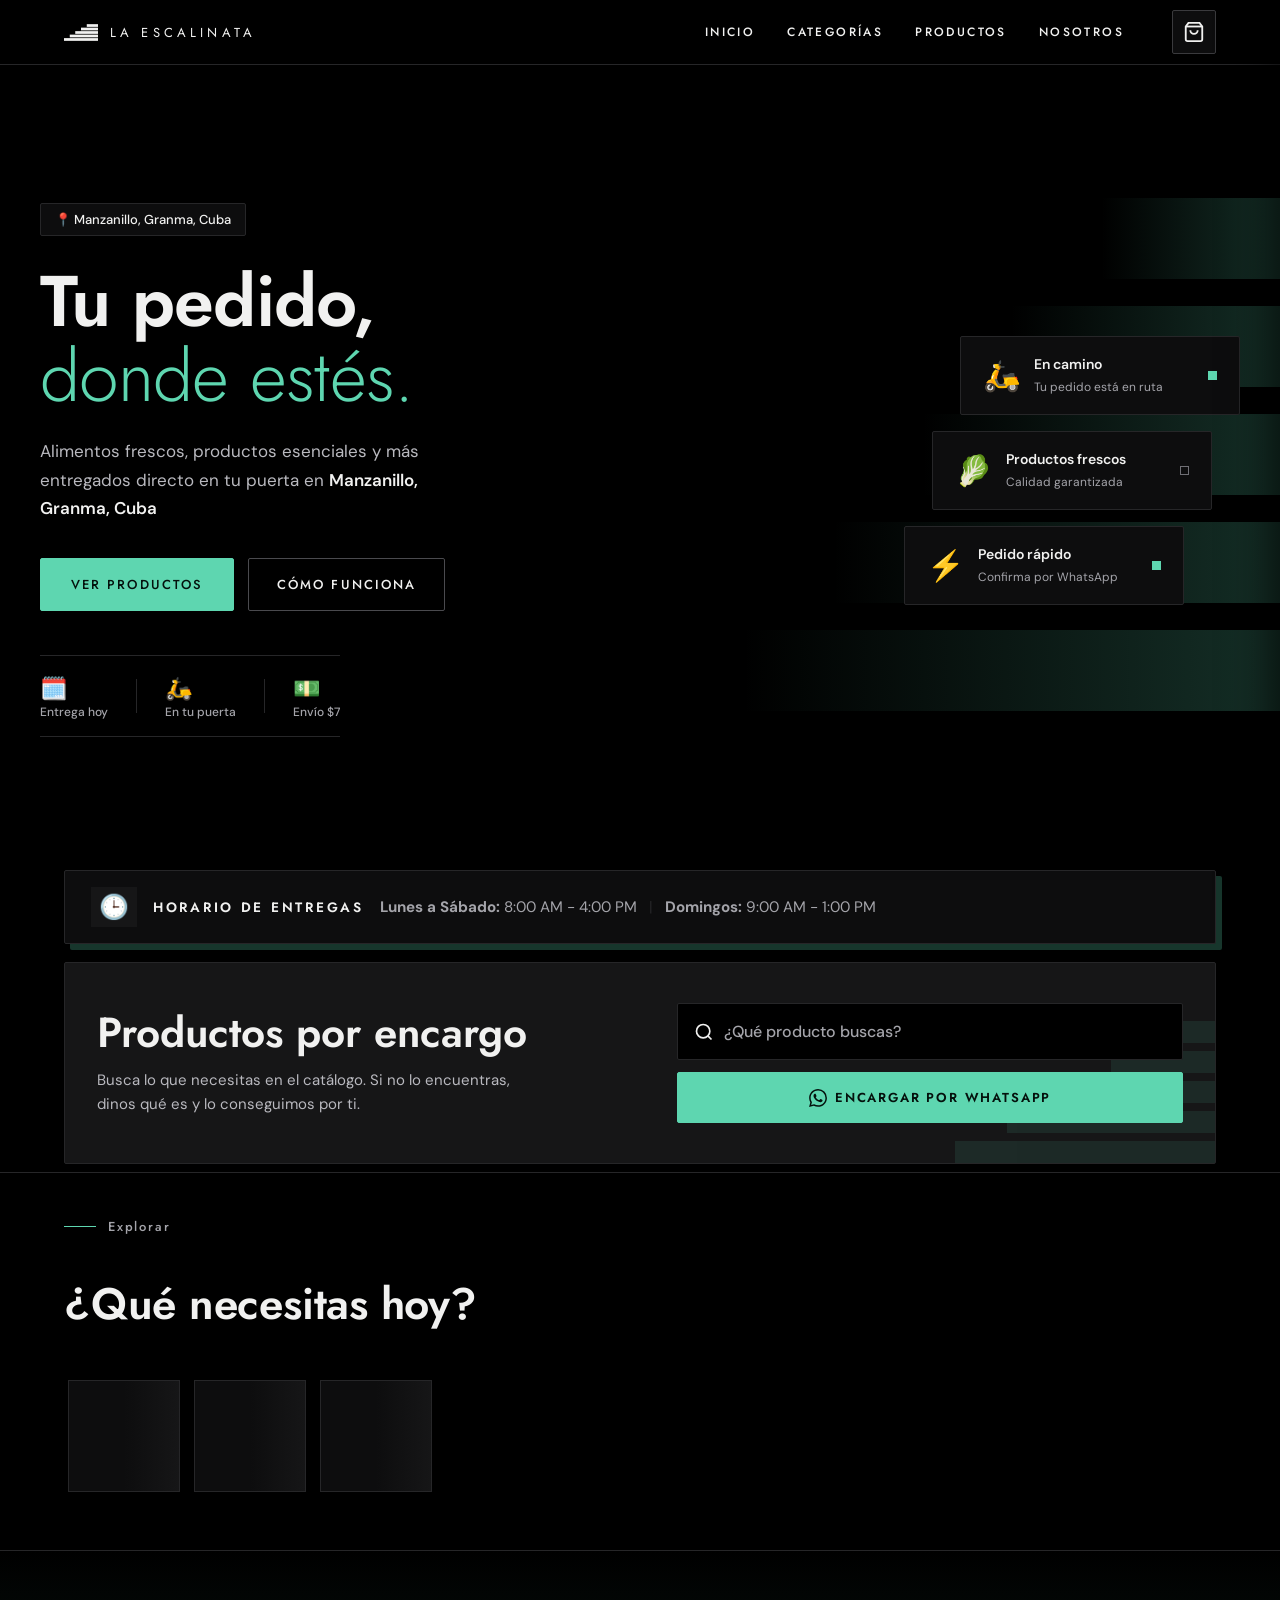
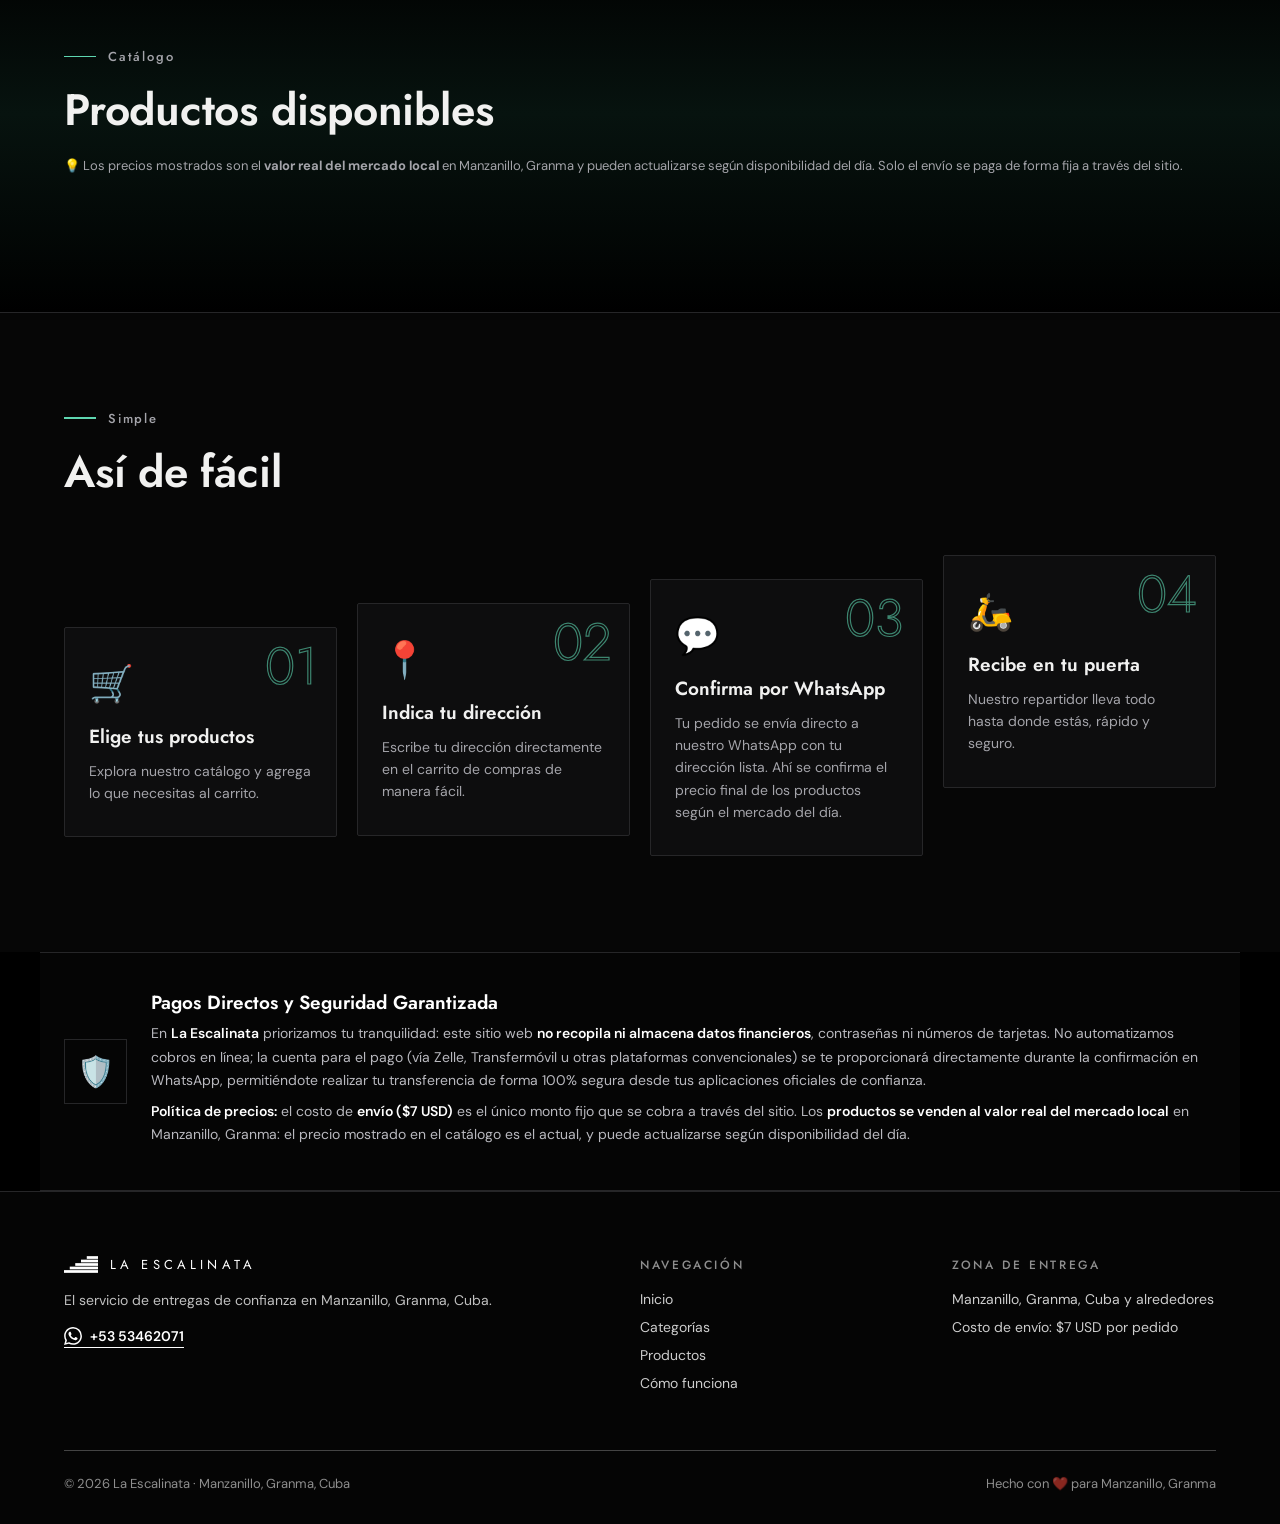
==== commit 99ddab32: "Add files via upload" ====
--- a/index.html
+++ b/index.html
@@ -6,6 +6,7 @@
   <meta http-equiv="Pragma" content="no-cache" />
   <meta http-equiv="Expires" content="0" />
   <meta name="viewport" content="width=device-width, initial-scale=1.0"/>
+  <meta name="theme-color" content="#000000" />
 
   <title>La Escalinata | Entregas de Alimentos y Combos en Manzanillo, Granma, Cuba</title>
   <meta name="description" content="Envía alimentos, aseo y combos esenciales directo a tus familiares en Manzanillo, Granma. Entrega a domicilio y productos por encargo." />
--- a/css/styles.css
+++ b/css/styles.css
@@ -635,3 +635,224 @@
 @media (prefers-reduced-motion: reduce) {
   *, *::before, *::after { animation: none !important; transition: none !important; scroll-behavior: auto !important; }
 }
+
+
+/* ============================================================
+   TEMA: NEGRO + VERDE MENTA
+   Fondo negro, un solo acento fresco (menta) para todo lo que
+   se puede tocar: botones, precios activos, categoría elegida.
+   Para cambiar el color de toda la página, edita --acc, --acc-2
+   y --ink aquí abajo.
+   ============================================================ */
+:root{
+  --bg:#000000; --s1:#0D0D0E; --s2:#161617; --line:#262628;
+  --acc:#5ED6B0;                 /* menta */
+  --acc-2:#8BE6CB;               /* menta clara (hover) */
+  --acc-soft:rgba(94,214,176,.12);
+  --ink:#04120D;                 /* texto sobre menta */
+  --brand:#5ED6B0; --brand-2:#8BE6CB; --brand-soft:#0F1A16;
+  --dark:#0D0D0E; --dark-2:#161617; --dark-3:#262628; --mid:#6F6F75;
+  --text:#F1F1F0; --text-muted:#A4A4AA;
+  --shadow-lg:0 20px 50px rgba(0,0,0,.7);
+}
+html{color-scheme:dark}
+body{background:var(--bg);color:var(--text)}
+:focus-visible{outline-color:var(--acc)}
+svg[fill="#000"],svg [fill="#000"]{fill:var(--text)}
+svg [stroke="#000"]{stroke:var(--text)}
+.brand svg rect[fill="#fff"]{fill:var(--bg)}
+/* emojis a color: dan vida sobre el negro */
+.cat-emoji,.step-icon,.hc-icon,.stat strong,.empty-icon,.security-icon,.schedule-icon,.hero-tag{filter:none}
+
+/* Cabecera */
+#loader{background:var(--bg)}
+.loader-bar::after{background:var(--acc)}
+#navbar{background:rgba(0,0,0,.92);border-bottom:1px solid var(--line)}
+.brand,.brand-text-light,.brand-text-bold,.nav-links a,.mobile-menu a{color:var(--text)}
+.nav-links a:hover{border-bottom-color:var(--acc)}
+.cart-btn{background:var(--s1);color:var(--text);border-color:#3A3A3D}
+.cart-btn:hover{background:var(--acc);color:var(--ink);border-color:var(--acc)}
+.cart-count{background:var(--acc);color:var(--ink);border-color:var(--bg)}
+.hamburger span{background:var(--text)}
+.mobile-menu{background:var(--bg);border-top-color:var(--line)}
+.mobile-menu a{border-bottom-color:var(--line)}
+
+/* Inicio */
+.hero-bg{background:var(--bg)}
+.hero-stars,.hero-circle{background:linear-gradient(90deg,rgba(94,214,176,0),rgba(94,214,176,.22))}
+.hero-tag{background:var(--s1);border-color:var(--line);color:var(--text)}
+.hero-title,.section-title{color:var(--text)}
+.hero-title em{color:var(--acc)}
+.hero-sub{color:#B9B9BF}
+.hero-sub strong{color:var(--text)}
+.btn-primary{background:var(--acc);color:var(--ink);border-color:var(--acc)}
+.btn-primary:hover{background:transparent;color:var(--acc)}
+.btn-ghost{background:transparent;color:var(--text);border-color:#4A4A4E}
+.btn-ghost:hover{background:var(--text);color:#000;border-color:var(--text)}
+.hero-stats{background:transparent;border-color:var(--line)}
+.stat strong{color:var(--text)}
+.stat-sep{background:var(--line)}
+.hero-card{background:var(--s1);border-color:var(--line)}
+.hc-text strong{color:var(--text)}
+.hc-dot{border-color:var(--mid)}
+.hc-dot.active{background:var(--acc);border-color:var(--acc)}
+
+/* Categorías */
+.section-label::before{background:var(--acc)}
+#categories{background:var(--bg);border-color:var(--line)}
+.cat-card{background:var(--s1)!important;border-color:var(--line)}
+.cat-card span{color:var(--text)}
+.cat-card:hover{box-shadow:4px 4px 0 rgba(94,214,176,.35);border-color:var(--acc)}
+.cat-card.active{background:var(--acc)!important;border-color:var(--acc)}
+.cat-card.active span{color:var(--ink)}
+.cat-card.active .cat-emoji{filter:none}
+.cat-card.cat-encargo{background:#0D1A15!important;border-color:var(--acc)}
+.cat-card.cat-encargo span{color:var(--acc)}
+.cat-card.cat-encargo .cat-emoji{filter:none}
+.cat-card.cat-encargo::after{background:
+  linear-gradient(var(--acc),var(--acc)) right 0 bottom 0/34px 4px no-repeat,
+  linear-gradient(var(--acc),var(--acc)) right 0 bottom 7px/24px 4px no-repeat,
+  linear-gradient(var(--acc),var(--acc)) right 0 bottom 14px/14px 4px no-repeat}
+.cat-card.cat-encargo:hover,.cat-card.cat-encargo.active{background:var(--acc)!important;box-shadow:4px 4px 0 rgba(94,214,176,.35)}
+.cat-card.cat-encargo:hover span,.cat-card.cat-encargo.active span{color:var(--ink)}
+.cat-card.cat-encargo:hover::after,.cat-card.cat-encargo.active::after{filter:brightness(0);opacity:.25}
+.cat-card-skeleton{background:linear-gradient(90deg,var(--s1) 25%,var(--s2) 50%,var(--s1) 75%);background-size:200% 100%;border-color:var(--line)}
+
+/* Productos */
+#products{background:linear-gradient(180deg,#000 0%,#07130F 45%,#000 100%)}
+.product-card{background:var(--s1);border-color:var(--line)}
+.product-card:hover{border-color:var(--acc);box-shadow:6px 6px 0 rgba(94,214,176,.28)}
+.product-img{background:#F2F5F3;border-color:var(--line)}
+.product-img img{mix-blend-mode:multiply}
+.product-badge{background:var(--acc);color:var(--ink)}
+.product-name,.product-price{color:var(--text)}
+.product-desc,.product-price small{color:var(--text-muted)}
+.add-btn{background:var(--acc);color:var(--ink);border-color:var(--acc)}
+.add-btn:hover,.add-btn.add-wa:hover{background:var(--acc-2);color:var(--ink);border-color:var(--acc-2)}
+.add-btn.add-wa{background:var(--acc)}
+
+/* Botones + / − dentro de cada producto */
+.card-action{display:flex;align-items:center;justify-content:flex-end;flex:none;margin-left:auto}
+.card-qty{
+  display:inline-flex;align-items:center;height:44px;overflow:hidden;
+  border:1.5px solid var(--acc);border-radius:var(--radius-sm);background:var(--acc-soft);
+}
+.cq-btn{
+  width:42px;height:100%;display:flex;align-items:center;justify-content:center;
+  font-size:22px;line-height:1;color:var(--text);
+  touch-action:manipulation;-webkit-tap-highlight-color:transparent;user-select:none;-webkit-user-select:none;
+  transition:background var(--transition),color var(--transition);
+}
+.cq-btn[data-act="plus"]{color:var(--acc)}
+.cq-btn:hover,.cq-btn:active{background:var(--acc);color:var(--ink)}
+.cq-num{
+  min-width:28px;text-align:center;user-select:none;-webkit-user-select:none;
+  font-family:var(--font-display);font-weight:600;font-size:16px;color:var(--text);
+}
+
+.encargo-vacio{background:var(--s1);border-color:var(--acc)}
+.encargo-vacio strong{color:var(--text)}
+.encargo-vacio .encargo-wa{background:var(--acc);color:var(--ink);border-color:var(--acc)}
+.encargo-vacio .encargo-wa:hover{background:var(--text);color:var(--ink);border-color:var(--text)}
+
+.encargo-box{background:var(--s2);border:1px solid var(--line);color:var(--text)}
+.encargo-box::after{background:
+  linear-gradient(var(--acc),var(--acc)) right 0 bottom 0/260px 22px no-repeat,
+  linear-gradient(var(--acc),var(--acc)) right 0 bottom 30px/208px 22px no-repeat,
+  linear-gradient(var(--acc),var(--acc)) right 0 bottom 60px/156px 22px no-repeat,
+  linear-gradient(var(--acc),var(--acc)) right 0 bottom 90px/104px 22px no-repeat,
+  linear-gradient(var(--acc),var(--acc)) right 0 bottom 120px/52px 22px no-repeat;opacity:.1}
+.encargo-box p{color:#B9B9BF}
+.encargo-field{background:var(--bg);border:1px solid var(--line);color:var(--text)}
+.encargo-field:focus-within{outline-color:var(--acc)}
+.encargo-field input{color:var(--text)}
+.encargo-field input::placeholder{color:var(--text-muted)}
+.encargo-box .encargo-wa{background:var(--acc);color:var(--ink);border-color:var(--acc)}
+.encargo-box .encargo-wa:hover{background:transparent;color:var(--acc)}
+
+/* Resto de la página */
+#about{background:#060606;border-top-color:var(--line)}
+.step-card{background:var(--s1);border-color:var(--line)}
+.step-num{-webkit-text-stroke:1.2px rgba(94,214,176,.6)}
+.step-card h3{color:var(--text)}
+#security-notice{background:#050505;border-color:var(--line)}
+.security-icon{border-color:var(--line)}
+.security-text p{color:#B9B9BF}
+#footer{background:#050505;border-top:1px solid var(--line)}
+.toast{
+  background:var(--acc);color:var(--ink);border-color:var(--acc);outline:none;
+  max-width:calc(100vw - 32px);white-space:normal;text-align:center;
+  bottom:calc(24px + env(safe-area-inset-bottom));
+}
+.schedule-box{background:var(--s1);border-color:var(--line);box-shadow:6px 6px 0 rgba(94,214,176,.25)}
+.schedule-icon{background:var(--s2)}
+.schedule-content h3{color:var(--text)}
+.schedule-sep{color:var(--line)}
+
+/* Carrito (con más prioridad que cart.css) */
+html .cart-overlay{background:rgba(0,0,0,.72)}
+html .cart-sidebar{background:var(--s1);border-left-color:var(--line);box-shadow:-8px 0 40px rgba(0,0,0,.7)}
+html .cart-header,html .cart-footer{background:var(--s1);border-color:var(--line)}
+html .cart-header h3,html .cart-empty p,html .ci-name,html .qty-num,html .cart-total strong{color:var(--text)!important}
+html .cart-close{width:40px;height:40px}
+html .cart-close:hover{background:var(--s2);color:var(--acc)}
+html .cart-items{background:var(--bg)}
+html .cart-empty{background:transparent}
+html .cart-item{background:var(--s1);border-color:var(--line)}
+html .qty-btn{background:var(--s2);border-color:var(--line);color:var(--text)}
+html .qty-btn:hover,html .qty-btn:active{background:var(--acc);border-color:var(--acc);color:var(--ink)}
+html .ci-remove:hover{color:#FF7A7A}
+html .btn-checkout{background:var(--acc)!important;color:var(--ink)!important;border:1.5px solid var(--acc)!important}
+html .btn-checkout:hover{background:var(--acc-2)!important;color:var(--ink)!important;border-color:var(--acc-2)!important}
+html #cartName,html #cartAddress{background:var(--bg)!important;color:var(--text)!important;border-color:var(--line)!important}
+html #cartName:focus,html #cartAddress:focus{border-color:var(--acc)!important}
+html #cartName.error,html #cartAddress.error{border-color:#FF7A7A!important}
+
+@media(max-width:900px){
+  .hero-stars,.hero-circle{background:rgba(94,214,176,.07)}
+  .hamburger{width:40px;min-height:40px;align-items:center;justify-content:center;padding:8px}
+}
+@media(max-width:768px){
+  .schedule-box{box-shadow:4px 4px 0 rgba(94,214,176,.25)}
+
+  /* Carrito como hoja desde abajo */
+  html .cart-sidebar{
+    width:100%!important;max-width:100%!important;top:auto;bottom:0;
+    height:88vh;height:88dvh;border-left:0;border-top:1px solid var(--line);
+    border-radius:16px 16px 0 0;transform:translateY(100%);
+    box-shadow:0 -10px 40px rgba(0,0,0,.7);
+  }
+  html .cart-sidebar.open{transform:translateY(0)}
+  html .cart-header{padding:14px 16px}
+  html .cart-items{min-height:120px;padding:12px 16px;-webkit-overflow-scrolling:touch}
+  /* el formulario del pedido hace scroll por su cuenta y no se come la lista */
+  html .cart-footer{max-height:60%;overflow-y:auto;padding:14px 16px calc(18px + env(safe-area-inset-bottom));-webkit-overflow-scrolling:touch}
+  html .cart-item{gap:8px;padding:10px}
+  html .ci-name{white-space:normal;display:-webkit-box;-webkit-line-clamp:2;-webkit-box-orient:vertical}
+  html .ci-controls{gap:6px}
+  html .qty-btn{width:34px;height:34px;font-size:16px}
+  html .ci-remove{padding:8px;margin-left:0}
+}
+
+/* Teléfonos */
+@media(max-width:480px){
+  /* categorías más compactas, se deslizan con el dedo */
+  .categories-grid{scroll-snap-type:x proximity;padding-right:16px}
+  .cat-card{width:94px!important;height:94px!important;padding:10px;gap:8px;scroll-snap-align:start}
+  .cat-card.cat-encargo{width:148px!important}
+  .cat-card-skeleton{width:94px!important;height:94px!important}
+  .cat-emoji{font-size:26px}
+  .cat-card span{font-size:12px}
+
+  /* tarjeta de producto en fila: foto a la izquierda, datos y botones a la derecha */
+  .product-card{min-height:116px}
+  .product-img{width:104px!important;min-width:104px!important;min-height:116px}
+  .product-info{padding:10px 12px;gap:6px}
+  .product-name{font-size:15px;line-height:1.2}
+  .product-footer{flex-wrap:wrap;gap:8px}
+  .product-price{flex:1 1 auto;min-width:0}
+  .product-price small.price-note{display:block}
+  .card-qty{height:44px}
+  .cq-btn{width:40px}
+  .toast{font-size:13px;padding:11px 18px}
+}
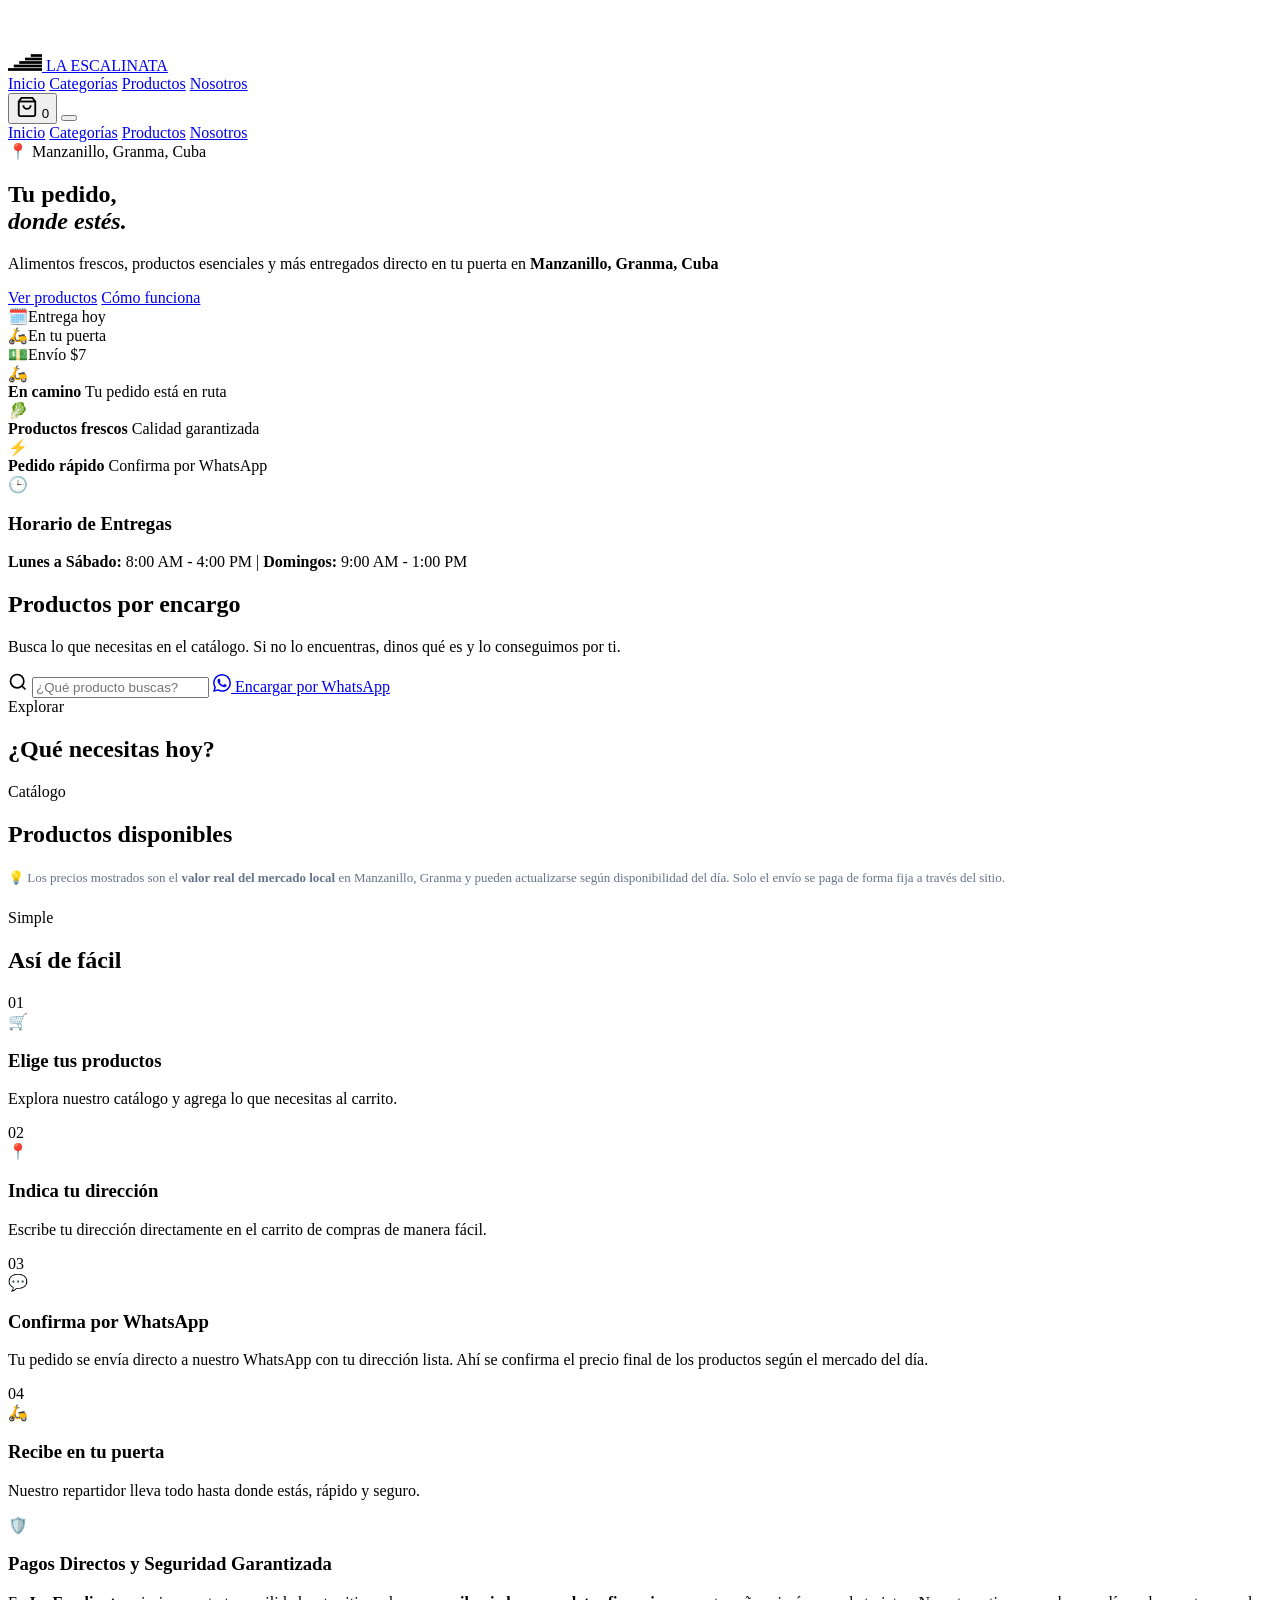
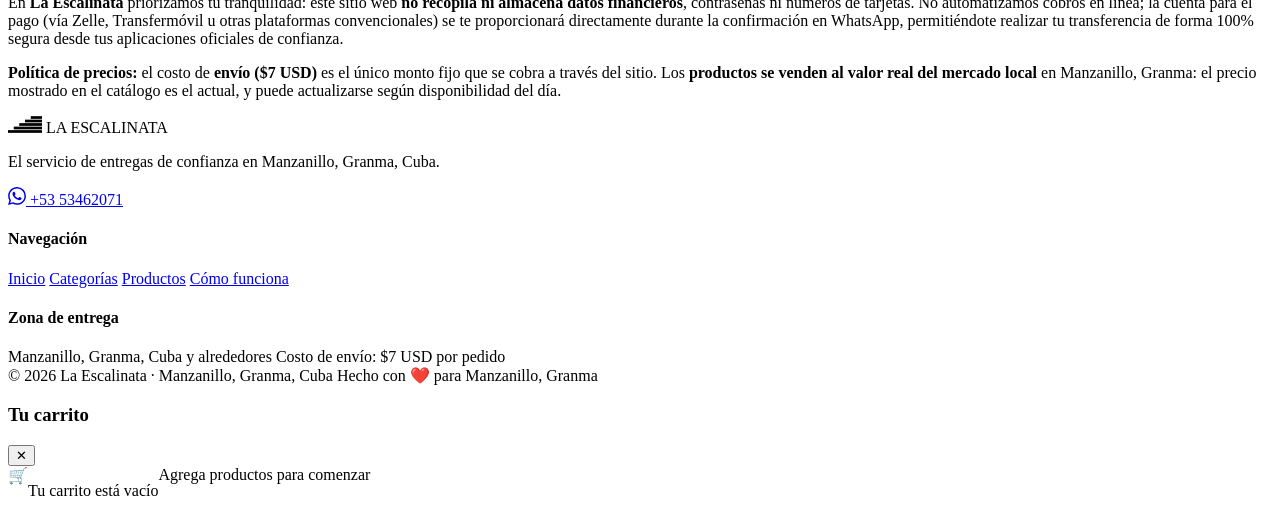
==== commit 74edbab1: "Update index.html" ====
--- a/index.html
+++ b/index.html
@@ -30,9 +30,9 @@
     @keyframes loader-failsafe { to { opacity: 0; visibility: hidden; pointer-events: none; } }
   </style>
 
-  <link rel="stylesheet" href="css/styles.css" />
-  <link rel="stylesheet" href="css/cart.css" />
-  <link rel="stylesheet" href="css/modal.css" />
+  <link rel="stylesheet" href="CSS/styles.css" />
+  <link rel="stylesheet" href="CSS/cart.css" />
+  <link rel="stylesheet" href="CSS/modal.css" />
 
 </head>
 <body>
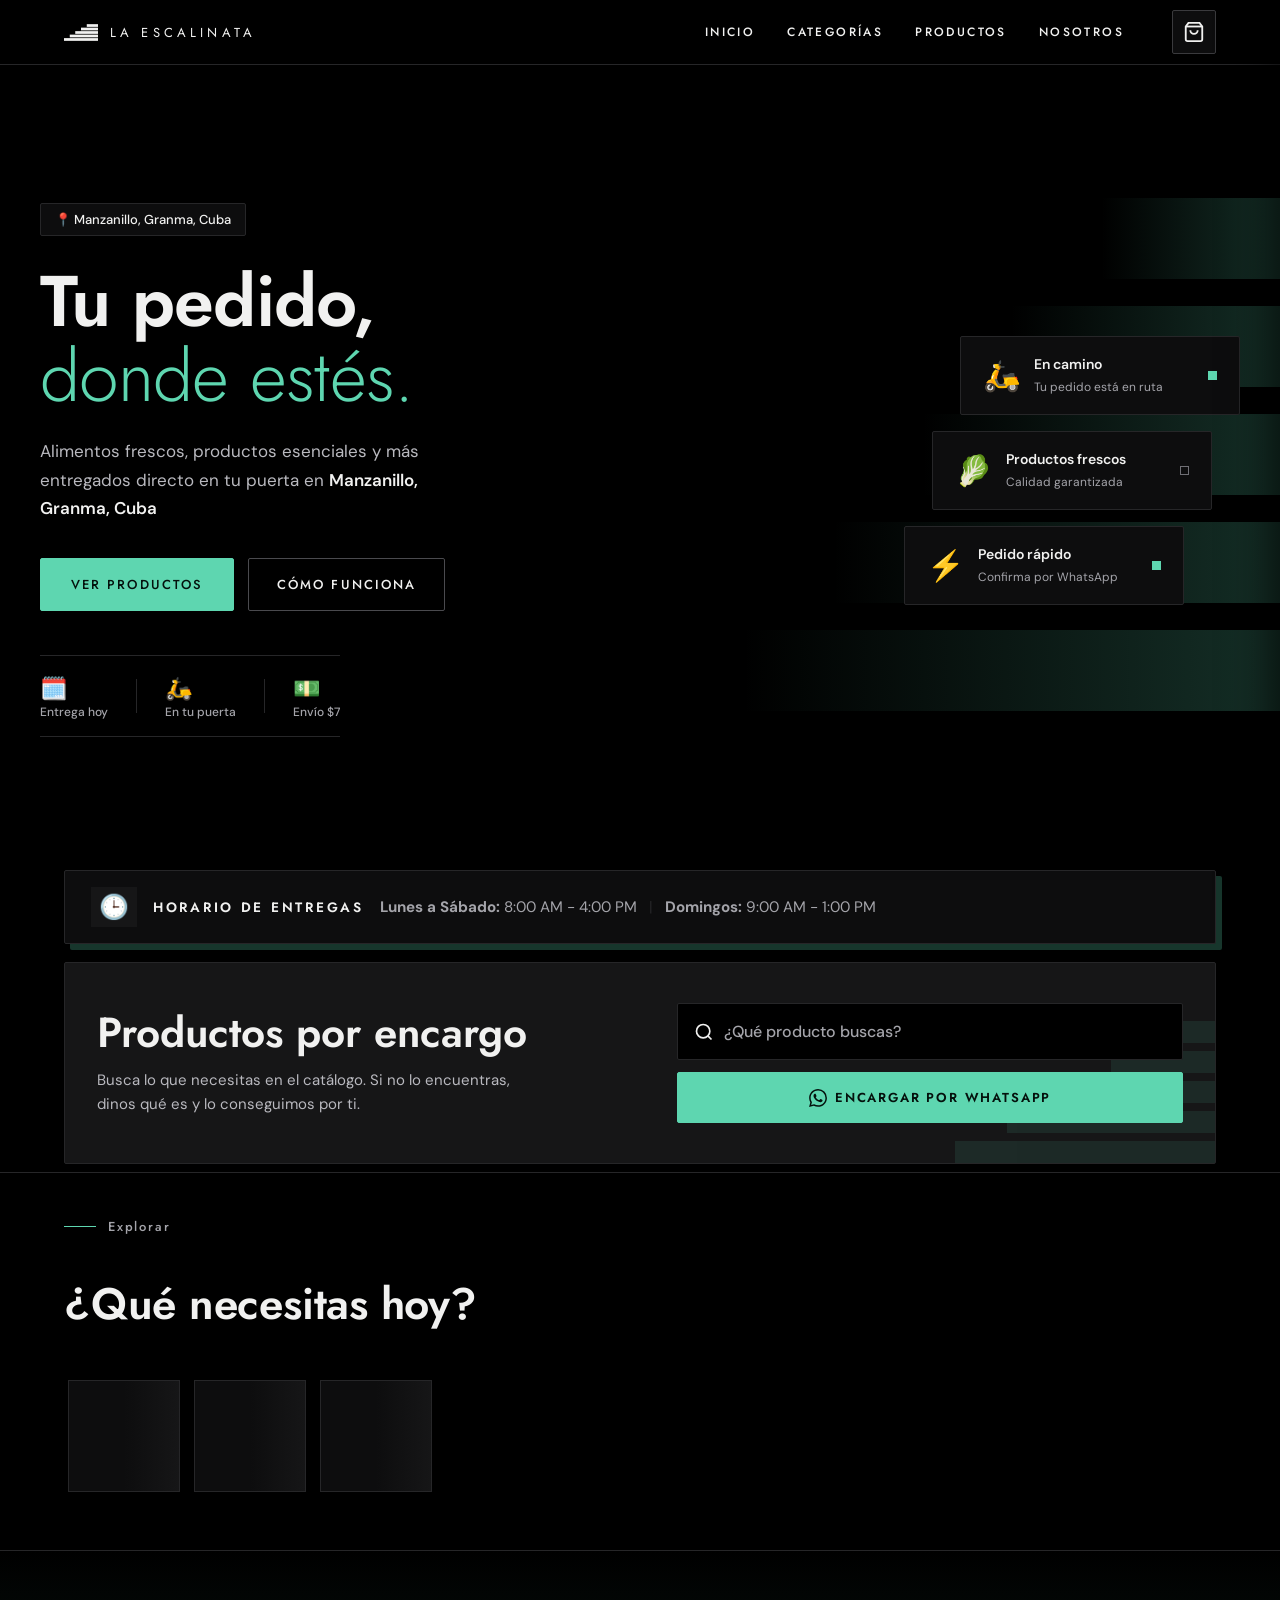
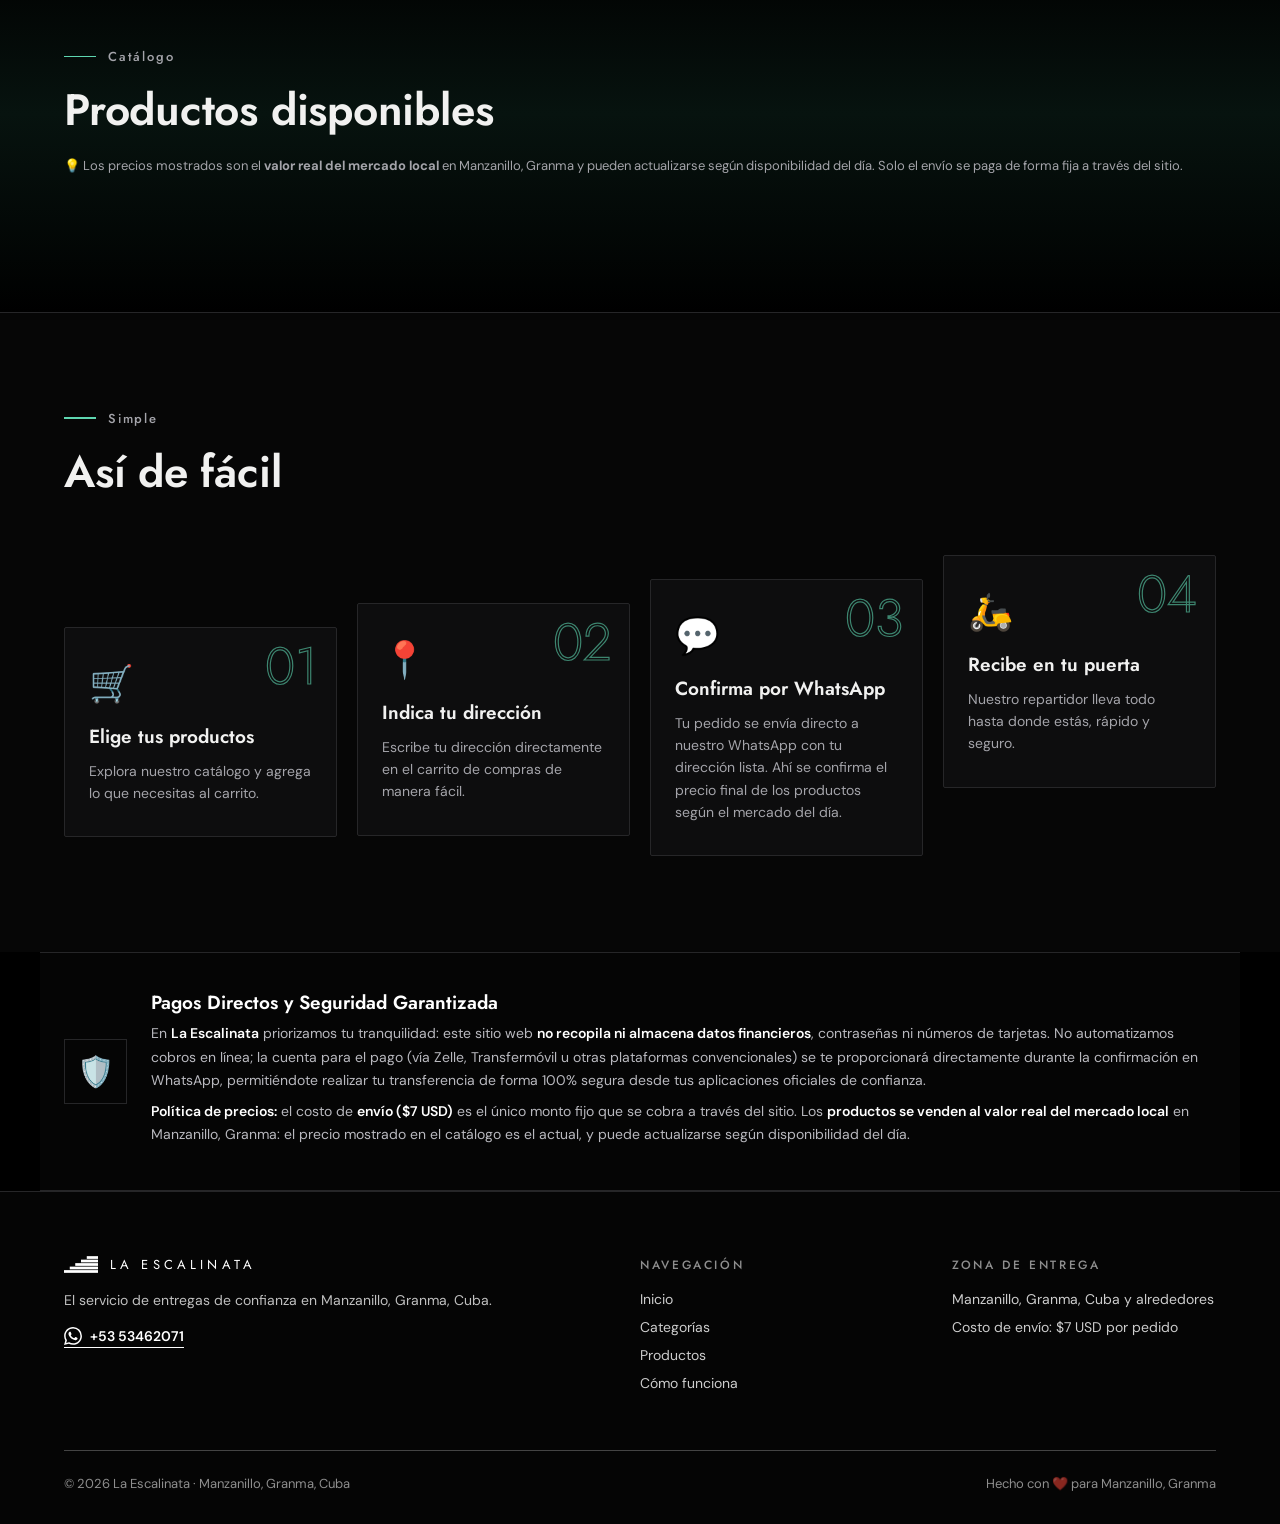
==== commit ba7cc3fa: "Add files via upload" ====
--- a/index.html
+++ b/index.html
@@ -30,9 +30,9 @@
     @keyframes loader-failsafe { to { opacity: 0; visibility: hidden; pointer-events: none; } }
   </style>
 
-  <link rel="stylesheet" href="CSS/styles.css" />
-  <link rel="stylesheet" href="CSS/cart.css" />
-  <link rel="stylesheet" href="CSS/modal.css" />
+  <link rel="stylesheet" href="css/styles.css" />
+  <link rel="stylesheet" href="css/cart.css" />
+  <link rel="stylesheet" href="css/modal.css" />
 
 </head>
 <body>
--- a/css/styles.css
+++ b/css/styles.css
@@ -0,0 +1,858 @@
+/* ============================================================
+   LA ESCALINATA — styles.css
+   Blanco y negro. Todo el diseño sale del logo:
+   barras horizontales que suben como una escalera,
+   letras finas con mucho espacio y una línea delgada debajo.
+   ============================================================ */
+
+@import url('https://fonts.googleapis.com/css2?family=Jost:wght@300;400;500;600;700&family=DM+Sans:ital,opsz,wght@0,9..40,100..1000;1,9..40,100..1000&display=swap');
+
+:root {
+  --brand:      #000000;
+  --brand-2:    #2B2B2B;
+  --brand-soft: #F2F2F2;
+
+  --dark:       #F5F5F5;   /* superficie secundaria */
+  --dark-2:     #FFFFFF;
+  --dark-3:     #D9D9D9;   /* líneas finas */
+  --mid:        #8A8A8A;
+  --white:      #FFFFFF;
+  --text:       #000000;
+  --text-muted: #555555;
+  --success:    #000000;
+  --wa:         #000000;
+
+  /* Esquinas casi rectas, como las barras del logo */
+  --radius-sm: 2px;
+  --radius:    4px;
+  --radius-lg: 6px;
+  --radius-xl: 8px;
+
+  --shadow:    0 1px 0 rgba(0,0,0,.06);
+  --shadow-md: 4px 4px 0 #000;      /* sombra "escalón" */
+  --shadow-lg: 6px 6px 0 #000;
+  --transition: .22s cubic-bezier(.4,0,.2,1);
+  --font-display: 'Jost', 'DM Sans', sans-serif;
+  --font-body:    'DM Sans', sans-serif;
+}
+
+*, *::before, *::after { box-sizing: border-box; margin: 0; padding: 0; }
+
+html { scroll-behavior: smooth; overflow-x: hidden; width: 100%; }
+
+body {
+  font-family: var(--font-body);
+  background: #fff;
+  color: var(--text);
+  overflow-x: hidden;
+  width: 100%;
+  -webkit-font-smoothing: antialiased;
+  -moz-osx-font-smoothing: grayscale;
+}
+
+a { text-decoration: none; color: inherit; }
+img { display: block; max-width: 100%; height: auto; }
+button { cursor: pointer; border: none; background: none; font-family: inherit; }
+input, textarea, select { font-family: inherit; }
+:focus-visible { outline: 2px solid #000; outline-offset: 2px; }
+
+/* Los emojis se ven en gris para mantener el blanco y negro */
+.cat-emoji, .step-icon, .hc-icon, .stat strong, .empty-icon,
+.security-icon, .schedule-icon, .hero-tag { filter: grayscale(1) contrast(1.15); }
+
+/* ---- LOADER ---- */
+#loader {
+  position: fixed; inset: 0;
+  background: #fff;
+  display: flex; align-items: center; justify-content: center;
+  z-index: 9999;
+  transition: opacity .6s ease, visibility .6s ease;
+}
+#loader.hidden { opacity: 0; visibility: hidden; }
+.loader-logo { display: flex; flex-direction: column; align-items: center; gap: 16px; }
+#loader .loader-logo svg { animation: pulse 1.2s ease infinite; }
+.loader-bar { width: 60px; height: 2px; background: var(--dark-3); overflow: hidden; }
+.loader-bar::after {
+  content: ''; display: block; width: 100%; height: 100%;
+  background: #000;
+  animation: slide-bar 1.2s ease infinite;
+}
+@keyframes slide-bar { 0% { transform: translateX(-100%); } 100% { transform: translateX(100%); } }
+@keyframes pulse { 0%,100% { opacity: 1; } 50% { opacity: .35; } }
+
+/* ---- NAVBAR ---- */
+#navbar {
+  position: fixed; top: 0; left: 0; right: 0; z-index: 100;
+  background: rgba(255,255,255,.97);
+  backdrop-filter: blur(12px);
+  border-bottom: 1px solid #000;
+  width: 100%;
+}
+.nav-inner {
+  max-width: 1200px; margin: 0 auto; padding: 0 24px; height: 64px;
+  display: flex; align-items: center; gap: 32px; width: 100%;
+}
+.brand {
+  display: inline-flex; align-items: center;
+  font-family: var(--font-display);
+  color: #000; flex-shrink: 0;
+  transition: opacity .3s ease, transform .3s ease;
+}
+
+/* Logo: escalera + texto / bolsa + texto */
+.brand-lockup { display: flex; align-items: center; gap: 12px; line-height: 1; }
+.brand-lockup svg { flex: none; }
+.brand-text-light {
+  font-family: var(--font-display);
+  font-weight: 400; font-size: 13px; letter-spacing: .32em;
+  color: #000; white-space: nowrap;
+}
+.brand-text-bold {
+  font-family: var(--font-display);
+  font-weight: 600; font-size: 20px; letter-spacing: .04em;
+  color: #000; white-space: nowrap;
+}
+
+.nav-links { display: flex; gap: 32px; margin-left: auto; }
+.nav-links a {
+  font-family: var(--font-display);
+  font-size: 12px; font-weight: 500; letter-spacing: .2em; text-transform: uppercase;
+  color: #000; padding: 6px 0;
+  border-bottom: 1px solid transparent;
+  transition: border-color var(--transition);
+}
+.nav-links a:hover { border-bottom-color: #000; }
+
+.cart-btn {
+  position: relative; width: 44px; height: 44px;
+  border: 1.5px solid #000; border-radius: var(--radius-sm);
+  background: #fff; color: #000;
+  display: flex; align-items: center; justify-content: center;
+  transition: background var(--transition), color var(--transition);
+  flex-shrink: 0;
+}
+.cart-btn:hover { background: #000; color: #fff; }
+.cart-count {
+  position: absolute; top: -7px; right: -7px;
+  background: #000; color: #fff; font-size: 10px; font-weight: 700;
+  min-width: 18px; height: 18px; border: 1.5px solid #fff;
+  display: flex; align-items: center; justify-content: center;
+  padding: 0 4px;
+  opacity: 0; transform: scale(0);
+  transition: opacity .2s, transform .2s;
+}
+.cart-count.visible { opacity: 1; transform: scale(1); }
+
+.hamburger { display: none; flex-direction: column; gap: 5px; width: 32px; padding: 4px; }
+.hamburger span { display: block; height: 2px; background: #000; transition: var(--transition); }
+.mobile-menu {
+  display: none; flex-direction: column;
+  padding: 12px 24px 16px; border-top: 1px solid var(--dark-3);
+  background: #fff; width: 100%;
+}
+.mobile-menu a {
+  padding: 12px 0; font-family: var(--font-display);
+  font-size: 13px; font-weight: 500; letter-spacing: .2em; text-transform: uppercase;
+  color: #000; border-bottom: 1px solid var(--dark-3);
+}
+.mobile-menu.open { display: flex; }
+
+/* ---- HERO: la escalera del logo, a lo grande ---- */
+#hero {
+  min-height: 100vh;
+  padding: 120px max(24px, calc((100% - 1200px) / 2)) 80px;
+  display: grid; grid-template-columns: 1fr 1fr; align-items: center; gap: 48px;
+  margin: 0; max-width: none; width: 100%;
+  position: relative; isolation: isolate; overflow: hidden;
+}
+.hero-bg-wrap { position: absolute; inset: 0; z-index: -1; overflow: hidden; pointer-events: none; }
+.hero-bg { position: absolute; inset: 0; background: #fff; }
+.hero-grain { display: none; }
+
+/* Las 5 barras (cada elemento viejo del fondo ahora es un escalón) */
+.hero-stars, .hero-circle {
+  position: absolute; left: auto; bottom: auto; right: 0;
+  height: 9%; background: #000; background-image: none;
+  border-radius: 0; filter: none; animation: none; opacity: 1;
+}
+.hero-stars              { top: 22%; width: 14%; }
+.hero-stars.layer-2      { top: 34%; width: 21%; }
+.hero-circle.c1          { top: 46%; width: 28%; }
+.hero-circle.c2          { top: 58%; width: 35%; }
+.hero-circle.c3          { top: 70%; width: 42%; }
+
+.hero-tag {
+  display: inline-flex; align-items: center; gap: 8px;
+  border: 1px solid #000; color: #000;
+  font-size: 13px; font-weight: 500;
+  padding: 7px 14px; border-radius: var(--radius-sm);
+  margin-bottom: 28px; background: #fff;
+}
+.hero-title {
+  font-family: var(--font-display);
+  font-size: clamp(40px, 5.6vw, 76px);
+  font-weight: 600; line-height: 1.04; letter-spacing: -.01em;
+  color: #000; margin-bottom: 24px; max-width: 560px;
+}
+.hero-title em { display: block; font-style: normal; font-weight: 300; }
+.hero-sub {
+  font-size: 17px; line-height: 1.65; color: #333;
+  max-width: 440px; margin-bottom: 36px;
+}
+.hero-sub strong { color: #000; font-weight: 600; }
+.hero-actions { display: flex; gap: 14px; flex-wrap: wrap; margin-bottom: 44px; }
+
+.btn-primary {
+  display: inline-flex; align-items: center; gap: 8px;
+  background: #000; color: #fff; border: 1.5px solid #000;
+  font-family: var(--font-display); font-weight: 500; font-size: 13px;
+  letter-spacing: .16em; text-transform: uppercase;
+  padding: 16px 30px; border-radius: var(--radius-sm);
+  transition: background var(--transition), color var(--transition);
+}
+.btn-primary:hover { background: #fff; color: #000; }
+.btn-ghost {
+  display: inline-flex; align-items: center;
+  background: #fff; color: #000; border: 1.5px solid #000;
+  font-family: var(--font-display); font-weight: 500; font-size: 13px;
+  letter-spacing: .16em; text-transform: uppercase;
+  padding: 16px 28px; border-radius: var(--radius-sm);
+  transition: background var(--transition), color var(--transition);
+}
+.btn-ghost:hover { background: #000; color: #fff; }
+
+.hero-stats {
+  display: flex; align-items: center; gap: 28px;
+  border-top: 1px solid #000; border-bottom: 1px solid #000;
+  padding: 16px 0; width: fit-content; background: #fff;
+}
+.stat { display: flex; flex-direction: column; }
+.stat strong { font-family: var(--font-display); font-size: 22px; color: #000; }
+.stat span { font-size: 12px; color: var(--text-muted); font-weight: 500; }
+.stat-sep { width: 1px; height: 34px; background: #000; }
+
+.hero-visual { display: flex; flex-direction: column; gap: 16px; align-items: flex-end; }
+.hero-card {
+  background: #fff; border: 1.5px solid #000; border-radius: var(--radius-sm);
+  padding: 18px 22px; display: flex; align-items: center; gap: 14px; width: 280px;
+}
+.hc-icon { font-size: 30px; }
+.hc-text strong { display: block; font-size: 14px; font-weight: 600; color: #000; margin-bottom: 2px; }
+.hc-text span { font-size: 12px; color: var(--text-muted); }
+.hc-dot { width: 9px; height: 9px; border: 1.5px solid #000; margin-left: auto; }
+.hc-dot.active { background: #000; }
+
+/* Las tarjetas "suben" como escalones */
+.hero-card.floating        { transform: translateX(-0px); }
+.hero-card.floating.delay1 { transform: translateX(-28px); }
+.hero-card.floating.delay2 { transform: translateX(-56px); }
+
+/* ---- SECCIONES ---- */
+.container { max-width: 1200px; margin: 0 auto; padding: 0 24px; width: 100%; }
+section { padding: 96px 0; width: 100%; }
+
+/* La etiqueta lleva la línea fina del logo */
+.section-label {
+  display: flex; align-items: center; gap: 12px;
+  font-family: var(--font-display); font-size: 13px; font-weight: 500;
+  letter-spacing: .14em; color: var(--text-muted); margin-bottom: 12px;
+}
+.section-label::before { content: ''; width: 32px; height: 1.5px; background: #000; }
+.section-title {
+  font-family: var(--font-display);
+  font-size: clamp(28px, 3.8vw, 44px); font-weight: 600; letter-spacing: -.005em;
+  color: #000; margin-bottom: 48px;
+}
+
+/* ---- CATEGORÍAS ---- */
+#categories {
+  background: #fff;
+  border-top: 1px solid #000; border-bottom: 1px solid #000;
+  width: 100%; padding: 44px 0; overflow: hidden;
+}
+#categories .container { display: flex; flex-direction: column; gap: 24px; width: 100%; max-width: 1200px; margin: 0 auto; padding: 0 24px; }
+#categories .section-title { margin-bottom: 8px; }
+.categories-grid {
+  display: flex !important; flex-direction: row !important; flex-wrap: nowrap !important;
+  overflow-x: auto !important; gap: 14px; width: 100%;
+  padding: 12px 8px 14px 4px; margin: 0; list-style: none;
+  -webkit-overflow-scrolling: touch;
+}
+.categories-grid::-webkit-scrollbar { display: none !important; width: 0 !important; height: 0 !important; }
+.cat-card {
+  display: flex !important; flex-direction: column !important;
+  align-items: center !important; justify-content: center !important;
+  gap: 10px; padding: 16px 20px;
+  background: #fff !important; border: 1.5px solid #000; border-radius: var(--radius-sm);
+  cursor: pointer; flex-shrink: 0 !important;
+  width: 112px !important; height: 112px !important;
+  transition: transform var(--transition), box-shadow var(--transition), background var(--transition);
+  touch-action: manipulation; -webkit-tap-highlight-color: transparent;
+  user-select: none; -webkit-user-select: none;
+}
+.cat-card:hover { transform: translate(-3px, -3px); box-shadow: 4px 4px 0 #000; }
+.cat-card.active { background: #000 !important; transform: none; box-shadow: none; }
+.cat-emoji { font-size: 30px; line-height: 1; }
+.cat-card span {
+  font-family: var(--font-display); font-size: 13px; font-weight: 500; letter-spacing: .04em;
+  color: #000; text-align: center; white-space: nowrap;
+}
+.cat-card.active span { color: #fff; }
+.cat-card.active .cat-emoji { filter: grayscale(1) invert(1); }
+.cat-emoji, .cat-card span { pointer-events: none; }
+
+/* Productos por encargo: la categoría que se distingue (negra, con mini escalera) */
+.cat-card.cat-encargo {
+  width: 176px !important; background: #000 !important; position: relative; overflow: hidden;
+}
+.cat-card.cat-encargo span { color: #fff; font-weight: 600; letter-spacing: .06em; }
+.cat-card.cat-encargo .cat-emoji { filter: grayscale(1) invert(1); font-size: 32px; }
+.cat-card.cat-encargo::after {
+  content: ''; position: absolute; right: 0; bottom: 0; width: 34px; height: 20px;
+  background:
+    linear-gradient(#fff,#fff) right 0 bottom 0   / 34px 4px no-repeat,
+    linear-gradient(#fff,#fff) right 0 bottom 7px / 24px 4px no-repeat,
+    linear-gradient(#fff,#fff) right 0 bottom 14px/ 14px 4px no-repeat;
+  opacity: .9;
+}
+.cat-card.cat-encargo:hover { background: #fff !important; box-shadow: 4px 4px 0 #000; }
+.cat-card.cat-encargo:hover span { color: #000; }
+.cat-card.cat-encargo:hover .cat-emoji { filter: grayscale(1); }
+.cat-card.cat-encargo:hover::after { filter: invert(1); }
+.cat-card.cat-encargo.active { background: #000 !important; box-shadow: 4px 4px 0 var(--mid); }
+
+/* ---- PRODUCTOS ---- */
+#products { background: #fff; width: 100%; }
+.products-header { display: flex; align-items: flex-end; justify-content: space-between; gap: 20px; flex-wrap: wrap; width: 100%; }
+.products-header .section-title { margin-bottom: 0; }
+.products-grid {
+  margin-top: 40px; display: grid;
+  grid-template-columns: repeat(auto-fill, minmax(220px, 1fr)); gap: 22px; width: 100%;
+}
+.product-card {
+  background: #fff; border: 1px solid var(--dark-3); border-radius: var(--radius-sm); overflow: hidden;
+  transition: transform var(--transition), border-color var(--transition), box-shadow var(--transition);
+}
+.product-card:hover { transform: translate(-4px, -4px); border-color: #000; box-shadow: 6px 6px 0 #000; }
+.product-img {
+  height: 168px; display: flex; align-items: center; justify-content: center;
+  overflow: hidden; font-size: 72px; background: #fff; position: relative;
+  border-bottom: 1px solid var(--dark-3);
+}
+.product-badge {
+  position: absolute; top: 0; left: 0;
+  background: #000; color: #fff; font-family: var(--font-display);
+  font-size: 11px; font-weight: 500; letter-spacing: .14em; text-transform: uppercase;
+  padding: 5px 10px;
+}
+.product-info { padding: 16px; }
+.product-name { font-family: var(--font-display); font-size: 17px; font-weight: 600; color: #000; margin-bottom: 4px; }
+.product-desc {
+  font-size: 13px; color: var(--text-muted); line-height: 1.45; margin-bottom: 14px;
+  overflow-wrap: break-word; word-break: break-word;
+}
+.product-footer { display: flex; align-items: center; justify-content: space-between; }
+.product-price { font-family: var(--font-display); font-size: 21px; font-weight: 600; color: #000; }
+.product-price small { font-family: var(--font-body); font-size: 11px; color: var(--text-muted); font-weight: 500; }
+.add-btn {
+  width: 44px; height: 44px; min-width: 44px; min-height: 44px;
+  background: #000; color: #fff; font-size: 22px; font-weight: 300;
+  border: 1.5px solid #000; border-radius: var(--radius-sm);
+  display: flex; align-items: center; justify-content: center;
+  transition: background var(--transition), color var(--transition);
+}
+.add-btn:hover { background: #fff; color: #000; }
+.add-btn.add-wa { background: #000; }
+.add-btn.add-wa:hover { background: #fff; }
+.product-card.hidden  { display: none; }
+.product-card.oculto  { display: none !important; }
+
+/* Mensaje cuando todavía no hay productos por encargo */
+.encargo-vacio {
+  grid-column: 1 / -1; background: #fff; border: 1.5px dashed #000; border-radius: var(--radius-sm);
+  padding: 32px 24px; text-align: center;
+  display: flex; flex-direction: column; align-items: center; gap: 12px;
+}
+.encargo-vacio[hidden] { display: none; }
+.encargo-vacio strong { font-family: var(--font-display); font-size: 20px; font-weight: 600; color: #000; }
+.encargo-vacio p { font-size: 14px; color: var(--text-muted); }
+.encargo-vacio .encargo-wa { background: #000; color: #fff; }
+
+/* ---- PRODUCTOS POR ENCARGO (buscador) ---- */
+#encargo { padding: 28px 0 8px; }
+.encargo-box {
+  position: relative; overflow: hidden;
+  display: grid; grid-template-columns: 1.1fr 1fr; gap: 24px; align-items: center;
+  background: #000; color: #fff; border-radius: var(--radius-sm); padding: 40px 32px;
+}
+/* escalera del logo, en blanco tenue, al fondo */
+.encargo-box::after {
+  content: ""; position: absolute; right: 0; bottom: 0; width: 260px; height: 150px;
+  opacity: .12; pointer-events: none;
+  background:
+    linear-gradient(#fff,#fff) right 0 bottom 0    / 260px 22px no-repeat,
+    linear-gradient(#fff,#fff) right 0 bottom 30px / 208px 22px no-repeat,
+    linear-gradient(#fff,#fff) right 0 bottom 60px / 156px 22px no-repeat,
+    linear-gradient(#fff,#fff) right 0 bottom 90px / 104px 22px no-repeat,
+    linear-gradient(#fff,#fff) right 0 bottom 120px/  52px 22px no-repeat;
+}
+.encargo-box h2 {
+  font-family: var(--font-display); font-weight: 600;
+  font-size: clamp(28px, 4.4vw, 42px); line-height: 1.08; margin-bottom: 12px;
+}
+.encargo-box p { color: #C9C9C9; font-size: 15px; line-height: 1.6; max-width: 44ch; }
+.encargo-search { position: relative; z-index: 1; display: grid; gap: 12px; }
+.encargo-field {
+  display: flex; align-items: center; gap: 10px;
+  background: #fff; color: #000; border-radius: var(--radius-sm); padding: 0 16px;
+}
+.encargo-field:focus-within { outline: 2px solid #fff; outline-offset: 3px; }
+.encargo-field input {
+  flex: 1; min-width: 0; border: 0; outline: 0; background: transparent;
+  color: #000; font-size: 16px; font-weight: 500; padding: 17px 0;
+}
+.encargo-field input::placeholder { color: var(--text-muted); }
+.encargo-wa {
+  display: inline-flex; align-items: center; justify-content: center; gap: 8px;
+  background: #fff; color: #000; border: 1.5px solid #fff; border-radius: var(--radius-sm);
+  font-family: var(--font-display); font-size: 13px; font-weight: 600;
+  letter-spacing: .14em; text-transform: uppercase; padding: 15px 18px;
+  transition: background var(--transition), color var(--transition);
+}
+.encargo-wa:hover { background: #000; color: #fff; }
+.encargo-vacio .encargo-wa { border-color: #000; }
+.encargo-vacio .encargo-wa:hover { background: #fff; color: #000; }
+.encargo-wa:focus-visible { outline: 2px solid #fff; outline-offset: 2px; }
+
+/* ---- PASOS: suben como la escalera ---- */
+#about { background: var(--dark); border-top: 1px solid #000; width: 100%; }
+.steps-grid { display: grid; grid-template-columns: repeat(auto-fit, minmax(220px, 1fr)); gap: 20px; width: 100%; align-items: start; }
+.step-card {
+  background: #fff; border: 1.5px solid #000; border-radius: var(--radius-sm);
+  padding: 32px 24px; position: relative;
+}
+.step-num {
+  font-family: var(--font-display); font-size: 52px; font-weight: 300;
+  color: transparent; -webkit-text-stroke: 1.2px #000;
+  position: absolute; top: 12px; right: 18px; line-height: 1;
+}
+.step-icon { font-size: 36px; margin-bottom: 16px; }
+.step-card h3 { font-family: var(--font-display); font-size: 19px; font-weight: 600; color: #000; margin-bottom: 10px; }
+.step-card p { font-size: 14px; color: var(--text-muted); line-height: 1.6; }
+@media (min-width: 1000px) {
+  .steps-grid { grid-template-columns: repeat(4, 1fr); padding-top: 3px; }
+  .step-card:nth-child(1) { margin-top: 72px; }
+  .step-card:nth-child(2) { margin-top: 48px; }
+  .step-card:nth-child(3) { margin-top: 24px; }
+  .step-card:nth-child(4) { margin-top: 0; }
+}
+
+/* ---- AVISO DE SEGURIDAD ---- */
+#security-notice {
+  background: #000; border-top: 1px solid #fff; border-bottom: 1px solid #fff;
+  padding: 36px 24px; width: 100%; box-sizing: border-box;
+}
+.security-card { max-width: 1200px; margin: 0 auto; display: flex; align-items: center; gap: 24px; width: 100%; }
+.security-icon {
+  font-size: 30px; flex-shrink: 0; border: 1px solid #fff; padding: 12px;
+  display: flex; align-items: center; justify-content: center;
+}
+.security-text h3 { font-family: var(--font-display); font-size: 19px; font-weight: 600; color: #fff; margin-bottom: 6px; }
+.security-text p { font-size: 14px; color: #C9C9C9; line-height: 1.65; margin-bottom: 8px; }
+.security-text strong { color: #fff; font-weight: 600; }
+
+/* ---- FOOTER ---- */
+#footer { background: #000; padding: 64px 0 32px; width: 100%; }
+#footer .brand, #footer .section-title { color: #fff; }
+.footer-inner { display: grid; grid-template-columns: 2fr 1fr 1fr; gap: 48px; margin-bottom: 48px; width: 100%; }
+.footer-brand .brand { display: inline-flex; margin-bottom: 16px; }
+#footer .brand-text-light { color: #fff; }
+.footer-brand p { font-size: 14px; color: rgba(255,255,255,.75); line-height: 1.6; margin-bottom: 16px; }
+.whatsapp-link {
+  display: inline-flex; align-items: center; gap: 8px;
+  color: #fff; font-weight: 600; font-size: 14px;
+  border-bottom: 1px solid #fff; padding-bottom: 2px;
+  transition: opacity var(--transition);
+}
+.whatsapp-link:hover { opacity: .7; }
+.footer-links h4 {
+  font-family: var(--font-display); font-size: 12px; font-weight: 500;
+  letter-spacing: .22em; text-transform: uppercase;
+  color: rgba(255,255,255,.55); margin-bottom: 16px;
+}
+.footer-links a, .footer-links span {
+  display: block; font-size: 14px; color: rgba(255,255,255,.8);
+  margin-bottom: 10px; transition: color var(--transition);
+}
+.footer-links a:hover { color: #fff; }
+.footer-bottom {
+  display: flex; justify-content: space-between; align-items: center;
+  padding-top: 24px; border-top: 1px solid rgba(255,255,255,.25);
+  font-size: 13px; color: rgba(255,255,255,.55); width: 100%;
+}
+
+/* ---- AVISO (TOAST) ---- */
+.toast {
+  position: fixed; bottom: 32px; left: 50%;
+  transform: translateX(-50%) translateY(80px);
+  background: #000; color: #fff; border: 1px solid #fff; outline: 1px solid #000;
+  padding: 12px 24px; border-radius: var(--radius-sm);
+  font-size: 14px; font-weight: 500; z-index: 9999;
+  transition: transform .35s cubic-bezier(.4,0,.2,1), opacity .35s;
+  opacity: 0; pointer-events: none; white-space: nowrap;
+}
+.toast.show { transform: translateX(-50%) translateY(0); opacity: 1; }
+
+/* ---- CARRITO (se pinta con las mismas reglas) ---- */
+.btn-checkout { background: #000 !important; color: #fff !important; border: 1.5px solid #000 !important; }
+.btn-checkout:hover { background: #fff !important; color: #000 !important; transform: none !important; box-shadow: none !important; }
+
+/* ---- SKELETON ---- */
+.cat-card-skeleton {
+  width: 112px !important; height: 112px !important; flex-shrink: 0;
+  background: linear-gradient(90deg, var(--dark) 25%, #fff 50%, var(--dark) 75%);
+  background-size: 200% 100%; animation: shimmer 1.4s infinite;
+  border: 1px solid var(--dark-3);
+}
+@keyframes shimmer { 0% { background-position: 200% 0; } 100% { background-position: -200% 0; } }
+
+/* ---- HORARIO ---- */
+#schedule-bar { background: transparent; padding: 0; margin-top: -30px; margin-bottom: -10px; position: relative; z-index: 10; }
+.schedule-container { padding-top: 0 !important; padding-bottom: 0 !important; }
+.schedule-box {
+  display: flex; align-items: center; gap: 16px;
+  background: #fff; padding: 16px 26px;
+  border: 1.5px solid #000; border-radius: var(--radius-sm); box-shadow: 6px 6px 0 #000;
+}
+.schedule-icon { font-size: 1.5rem; background: var(--dark); padding: 8px; line-height: 1; }
+.schedule-content { display: flex; align-items: center; gap: 16px; }
+.schedule-content h3 {
+  font-family: var(--font-display); font-size: .85rem; font-weight: 600; color: #000; margin: 0;
+  text-transform: uppercase; letter-spacing: .2em; white-space: nowrap;
+}
+.schedule-hours { font-size: .95rem; color: var(--text-muted); display: flex; gap: 12px; }
+.schedule-sep { color: var(--dark-3); }
+
+/* ---- BOTÓN DEL CARRITO AL AGREGAR ---- */
+@keyframes cart-bounce { 0% { transform: scale(1); } 30% { transform: scale(1.3); } 60% { transform: scale(.94); } 100% { transform: scale(1); } }
+.cart-btn.bump { animation: cart-bounce .4s ease; }
+.cart-btn { margin-left: 16px; flex-shrink: 0; }
+.product-img img { mix-blend-mode: multiply; }
+
+/* ============================================================
+   RESPONSIVE
+   ============================================================ */
+@media (max-width: 900px) {
+  #hero { grid-template-columns: 1fr; padding-top: 100px; }
+  .hero-visual { display: none; }
+  .nav-links { display: none; }
+  .hamburger { display: flex; margin-left: auto; }
+  .cart-btn { margin-left: auto; }
+  .hamburger { margin-left: 12px; }
+  .footer-inner { grid-template-columns: 1fr; gap: 32px; }
+  .hero-title { font-size: clamp(34px, 7vw, 56px); max-width: 100%; }
+  /* en pantallas angostas la escalera queda de marca de agua para no tapar el texto */
+  .hero-stars, .hero-circle { background: #EFEFEF; }
+}
+
+@media (max-width: 768px) {
+  section { padding: 64px 0; }
+  .categories-grid { flex-wrap: nowrap !important; overflow-x: auto !important; width: 100%; }
+  .products-grid { grid-template-columns: repeat(2, 1fr); gap: 14px; width: 100%; }
+  .steps-grid { grid-template-columns: repeat(2, 1fr); width: 100%; }
+  .security-card { flex-direction: column; text-align: center; gap: 16px; width: 100%; }
+  #schedule-bar { margin-top: -15px; margin-bottom: 5px; }
+  .schedule-box { flex-direction: column; text-align: center; padding: 16px; gap: 10px; box-shadow: 4px 4px 0 #000; }
+  .schedule-content { flex-direction: column; gap: 6px; }
+  .schedule-hours { flex-direction: column; gap: 2px; }
+  .schedule-sep { display: none; }
+}
+
+@media (max-width: 600px) {
+  .products-header { flex-direction: column; align-items: flex-start; width: 100%; position: relative; z-index: 1; }
+  .encargo-box { grid-template-columns: 1fr; padding: 28px 20px; }
+  .encargo-field input { -webkit-appearance: none; appearance: none; touch-action: manipulation; }
+  .footer-bottom { flex-direction: column; gap: 8px; text-align: center; width: 100%; }
+}
+
+@media (max-width: 480px) {
+  .nav-inner { padding: 0 16px; height: 56px; gap: 12px; }
+  .brand-lockup { gap: 9px; }
+  .brand-text-light { font-size: 11px; letter-spacing: .22em; }
+  .brand-text-bold { font-size: 17px; }
+
+  #hero { display: flex; flex-direction: column; min-height: auto; padding: 84px 16px 52px; gap: 28px; width: 100%; }
+  .hero-title { font-size: clamp(32px, 9vw, 42px); line-height: 1.06; max-width: 100%; }
+  .hero-sub { font-size: 15px; margin-bottom: 24px; }
+  .hero-actions { flex-direction: column; gap: 10px; width: 100%; }
+  .btn-primary, .btn-ghost { width: 100%; justify-content: center; text-align: center; padding: 15px 20px; }
+  .hero-stats { width: 100%; flex-wrap: wrap; gap: 12px 0; padding: 14px 0; justify-content: space-around; }
+  .stat-sep { display: none; }
+  .stat { align-items: center; }
+  .stat strong { font-size: 20px; }
+
+  .products-grid { grid-template-columns: minmax(0, 1fr); gap: 12px; width: 100%; }
+  .product-card { display: flex !important; flex-direction: row !important; align-items: stretch; min-height: 120px; }
+  .product-card:hover { transform: none; box-shadow: none; }
+  .product-img {
+    width: 120px !important; min-width: 120px !important; height: auto !important; min-height: 120px;
+    border-radius: 0 !important; overflow: hidden !important;
+    display: flex !important; align-items: center !important; justify-content: center !important;
+    background: #fff !important; font-size: 40px; border-bottom: 0; border-right: 1px solid var(--dark-3);
+  }
+  .product-img img { width: 100% !important; height: 100% !important; object-fit: contain !important; padding: 8px !important; }
+  .product-info { flex: 1; padding: 12px 14px; display: flex; flex-direction: column; justify-content: space-between; min-width: 0; }
+  .product-name { font-size: 15px; }
+  .product-desc { font-size: 12px; margin-bottom: 8px; display: -webkit-box; -webkit-line-clamp: 2; -webkit-box-orient: vertical; overflow: hidden; }
+  .product-footer { display: flex; align-items: center; justify-content: space-between; gap: 8px; }
+  .product-price { font-size: 18px; }
+  .product-price small { display: block; font-size: 10px; }
+
+  .steps-grid { grid-template-columns: 1fr; width: 100%; }
+  .step-card { padding: 24px 20px; }
+  .container { padding: 0 16px; width: 100%; }
+  section { padding: 52px 0; width: 100%; }
+  .section-title { font-size: clamp(24px, 6.5vw, 30px); margin-bottom: 32px; }
+  .products-header { gap: 14px; }
+  .encargo-box::after { width: 170px; height: 100px; }
+
+  #security-notice { padding: 28px 16px; width: 100%; }
+  .security-text p { font-size: 13px; }
+  .footer-inner { gap: 24px; width: 100%; }
+  .footer-bottom { flex-direction: column; gap: 6px; font-size: 12px; text-align: center; width: 100%; }
+
+  .cart-sidebar { width: 100% !important; max-width: 100% !important; border-radius: 12px 12px 0 0; bottom: 0; top: auto; height: 85vh; }
+}
+
+/* En pantallas táctiles no hay "hover" */
+@media (hover: none) {
+  .product-card:hover, .cat-card:hover, .btn-primary:hover, .btn-ghost:hover { transform: none !important; box-shadow: none !important; }
+}
+
+/* iOS: evita el zoom al escribir */
+input, textarea, select { font-size: 16px !important; }
+
+@media (prefers-reduced-motion: reduce) {
+  *, *::before, *::after { animation: none !important; transition: none !important; scroll-behavior: auto !important; }
+}
+
+
+/* ============================================================
+   TEMA: NEGRO + VERDE MENTA
+   Fondo negro, un solo acento fresco (menta) para todo lo que
+   se puede tocar: botones, precios activos, categoría elegida.
+   Para cambiar el color de toda la página, edita --acc, --acc-2
+   y --ink aquí abajo.
+   ============================================================ */
+:root{
+  --bg:#000000; --s1:#0D0D0E; --s2:#161617; --line:#262628;
+  --acc:#5ED6B0;                 /* menta */
+  --acc-2:#8BE6CB;               /* menta clara (hover) */
+  --acc-soft:rgba(94,214,176,.12);
+  --ink:#04120D;                 /* texto sobre menta */
+  --brand:#5ED6B0; --brand-2:#8BE6CB; --brand-soft:#0F1A16;
+  --dark:#0D0D0E; --dark-2:#161617; --dark-3:#262628; --mid:#6F6F75;
+  --text:#F1F1F0; --text-muted:#A4A4AA;
+  --shadow-lg:0 20px 50px rgba(0,0,0,.7);
+}
+html{color-scheme:dark}
+body{background:var(--bg);color:var(--text)}
+:focus-visible{outline-color:var(--acc)}
+svg[fill="#000"],svg [fill="#000"]{fill:var(--text)}
+svg [stroke="#000"]{stroke:var(--text)}
+.brand svg rect[fill="#fff"]{fill:var(--bg)}
+/* emojis a color: dan vida sobre el negro */
+.cat-emoji,.step-icon,.hc-icon,.stat strong,.empty-icon,.security-icon,.schedule-icon,.hero-tag{filter:none}
+
+/* Cabecera */
+#loader{background:var(--bg)}
+.loader-bar::after{background:var(--acc)}
+#navbar{background:rgba(0,0,0,.92);border-bottom:1px solid var(--line)}
+.brand,.brand-text-light,.brand-text-bold,.nav-links a,.mobile-menu a{color:var(--text)}
+.nav-links a:hover{border-bottom-color:var(--acc)}
+.cart-btn{background:var(--s1);color:var(--text);border-color:#3A3A3D}
+.cart-btn:hover{background:var(--acc);color:var(--ink);border-color:var(--acc)}
+.cart-count{background:var(--acc);color:var(--ink);border-color:var(--bg)}
+.hamburger span{background:var(--text)}
+.mobile-menu{background:var(--bg);border-top-color:var(--line)}
+.mobile-menu a{border-bottom-color:var(--line)}
+
+/* Inicio */
+.hero-bg{background:var(--bg)}
+.hero-stars,.hero-circle{background:linear-gradient(90deg,rgba(94,214,176,0),rgba(94,214,176,.22))}
+.hero-tag{background:var(--s1);border-color:var(--line);color:var(--text)}
+.hero-title,.section-title{color:var(--text)}
+.hero-title em{color:var(--acc)}
+.hero-sub{color:#B9B9BF}
+.hero-sub strong{color:var(--text)}
+.btn-primary{background:var(--acc);color:var(--ink);border-color:var(--acc)}
+.btn-primary:hover{background:transparent;color:var(--acc)}
+.btn-ghost{background:transparent;color:var(--text);border-color:#4A4A4E}
+.btn-ghost:hover{background:var(--text);color:#000;border-color:var(--text)}
+.hero-stats{background:transparent;border-color:var(--line)}
+.stat strong{color:var(--text)}
+.stat-sep{background:var(--line)}
+.hero-card{background:var(--s1);border-color:var(--line)}
+.hc-text strong{color:var(--text)}
+.hc-dot{border-color:var(--mid)}
+.hc-dot.active{background:var(--acc);border-color:var(--acc)}
+
+/* Categorías */
+.section-label::before{background:var(--acc)}
+#categories{background:var(--bg);border-color:var(--line)}
+.cat-card{background:var(--s1)!important;border-color:var(--line)}
+.cat-card span{color:var(--text)}
+.cat-card:hover{box-shadow:4px 4px 0 rgba(94,214,176,.35);border-color:var(--acc)}
+.cat-card.active{background:var(--acc)!important;border-color:var(--acc)}
+.cat-card.active span{color:var(--ink)}
+.cat-card.active .cat-emoji{filter:none}
+.cat-card.cat-encargo{background:#0D1A15!important;border-color:var(--acc)}
+.cat-card.cat-encargo span{color:var(--acc)}
+.cat-card.cat-encargo .cat-emoji{filter:none}
+.cat-card.cat-encargo::after{background:
+  linear-gradient(var(--acc),var(--acc)) right 0 bottom 0/34px 4px no-repeat,
+  linear-gradient(var(--acc),var(--acc)) right 0 bottom 7px/24px 4px no-repeat,
+  linear-gradient(var(--acc),var(--acc)) right 0 bottom 14px/14px 4px no-repeat}
+.cat-card.cat-encargo:hover,.cat-card.cat-encargo.active{background:var(--acc)!important;box-shadow:4px 4px 0 rgba(94,214,176,.35)}
+.cat-card.cat-encargo:hover span,.cat-card.cat-encargo.active span{color:var(--ink)}
+.cat-card.cat-encargo:hover::after,.cat-card.cat-encargo.active::after{filter:brightness(0);opacity:.25}
+.cat-card-skeleton{background:linear-gradient(90deg,var(--s1) 25%,var(--s2) 50%,var(--s1) 75%);background-size:200% 100%;border-color:var(--line)}
+
+/* Productos */
+#products{background:linear-gradient(180deg,#000 0%,#07130F 45%,#000 100%)}
+.product-card{background:var(--s1);border-color:var(--line)}
+.product-card:hover{border-color:var(--acc);box-shadow:6px 6px 0 rgba(94,214,176,.28)}
+.product-img{background:#F2F5F3;border-color:var(--line)}
+.product-img img{mix-blend-mode:multiply}
+.product-badge{background:var(--acc);color:var(--ink)}
+.product-name,.product-price{color:var(--text)}
+.product-desc,.product-price small{color:var(--text-muted)}
+.add-btn{background:var(--acc);color:var(--ink);border-color:var(--acc)}
+.add-btn:hover,.add-btn.add-wa:hover{background:var(--acc-2);color:var(--ink);border-color:var(--acc-2)}
+.add-btn.add-wa{background:var(--acc)}
+
+/* Botones + / − dentro de cada producto */
+.card-action{display:flex;align-items:center;justify-content:flex-end;flex:none;margin-left:auto}
+.card-qty{
+  display:inline-flex;align-items:center;height:44px;overflow:hidden;
+  border:1.5px solid var(--acc);border-radius:var(--radius-sm);background:var(--acc-soft);
+}
+.cq-btn{
+  width:42px;height:100%;display:flex;align-items:center;justify-content:center;
+  font-size:22px;line-height:1;color:var(--text);
+  touch-action:manipulation;-webkit-tap-highlight-color:transparent;user-select:none;-webkit-user-select:none;
+  transition:background var(--transition),color var(--transition);
+}
+.cq-btn[data-act="plus"]{color:var(--acc)}
+.cq-btn:hover,.cq-btn:active{background:var(--acc);color:var(--ink)}
+.cq-num{
+  min-width:28px;text-align:center;user-select:none;-webkit-user-select:none;
+  font-family:var(--font-display);font-weight:600;font-size:16px;color:var(--text);
+}
+
+.encargo-vacio{background:var(--s1);border-color:var(--acc)}
+.encargo-vacio strong{color:var(--text)}
+.encargo-vacio .encargo-wa{background:var(--acc);color:var(--ink);border-color:var(--acc)}
+.encargo-vacio .encargo-wa:hover{background:var(--text);color:var(--ink);border-color:var(--text)}
+
+.encargo-box{background:var(--s2);border:1px solid var(--line);color:var(--text)}
+.encargo-box::after{background:
+  linear-gradient(var(--acc),var(--acc)) right 0 bottom 0/260px 22px no-repeat,
+  linear-gradient(var(--acc),var(--acc)) right 0 bottom 30px/208px 22px no-repeat,
+  linear-gradient(var(--acc),var(--acc)) right 0 bottom 60px/156px 22px no-repeat,
+  linear-gradient(var(--acc),var(--acc)) right 0 bottom 90px/104px 22px no-repeat,
+  linear-gradient(var(--acc),var(--acc)) right 0 bottom 120px/52px 22px no-repeat;opacity:.1}
+.encargo-box p{color:#B9B9BF}
+.encargo-field{background:var(--bg);border:1px solid var(--line);color:var(--text)}
+.encargo-field:focus-within{outline-color:var(--acc)}
+.encargo-field input{color:var(--text)}
+.encargo-field input::placeholder{color:var(--text-muted)}
+.encargo-box .encargo-wa{background:var(--acc);color:var(--ink);border-color:var(--acc)}
+.encargo-box .encargo-wa:hover{background:transparent;color:var(--acc)}
+
+/* Resto de la página */
+#about{background:#060606;border-top-color:var(--line)}
+.step-card{background:var(--s1);border-color:var(--line)}
+.step-num{-webkit-text-stroke:1.2px rgba(94,214,176,.6)}
+.step-card h3{color:var(--text)}
+#security-notice{background:#050505;border-color:var(--line)}
+.security-icon{border-color:var(--line)}
+.security-text p{color:#B9B9BF}
+#footer{background:#050505;border-top:1px solid var(--line)}
+.toast{
+  background:var(--acc);color:var(--ink);border-color:var(--acc);outline:none;
+  max-width:calc(100vw - 32px);white-space:normal;text-align:center;
+  bottom:calc(24px + env(safe-area-inset-bottom));
+}
+.schedule-box{background:var(--s1);border-color:var(--line);box-shadow:6px 6px 0 rgba(94,214,176,.25)}
+.schedule-icon{background:var(--s2)}
+.schedule-content h3{color:var(--text)}
+.schedule-sep{color:var(--line)}
+
+/* Carrito (con más prioridad que cart.css) */
+html .cart-overlay{background:rgba(0,0,0,.72)}
+html .cart-sidebar{background:var(--s1);border-left-color:var(--line);box-shadow:-8px 0 40px rgba(0,0,0,.7)}
+html .cart-header,html .cart-footer{background:var(--s1);border-color:var(--line)}
+html .cart-header h3,html .cart-empty p,html .ci-name,html .qty-num,html .cart-total strong{color:var(--text)!important}
+html .cart-close{width:40px;height:40px}
+html .cart-close:hover{background:var(--s2);color:var(--acc)}
+html .cart-items{background:var(--bg)}
+html .cart-empty{background:transparent}
+html .cart-item{background:var(--s1);border-color:var(--line)}
+html .qty-btn{background:var(--s2);border-color:var(--line);color:var(--text)}
+html .qty-btn:hover,html .qty-btn:active{background:var(--acc);border-color:var(--acc);color:var(--ink)}
+html .ci-remove:hover{color:#FF7A7A}
+html .btn-checkout{background:var(--acc)!important;color:var(--ink)!important;border:1.5px solid var(--acc)!important}
+html .btn-checkout:hover{background:var(--acc-2)!important;color:var(--ink)!important;border-color:var(--acc-2)!important}
+html #cartName,html #cartAddress{background:var(--bg)!important;color:var(--text)!important;border-color:var(--line)!important}
+html #cartName:focus,html #cartAddress:focus{border-color:var(--acc)!important}
+html #cartName.error,html #cartAddress.error{border-color:#FF7A7A!important}
+
+@media(max-width:900px){
+  .hero-stars,.hero-circle{background:rgba(94,214,176,.07)}
+  .hamburger{width:40px;min-height:40px;align-items:center;justify-content:center;padding:8px}
+}
+@media(max-width:768px){
+  .schedule-box{box-shadow:4px 4px 0 rgba(94,214,176,.25)}
+
+  /* Carrito como hoja desde abajo */
+  html .cart-sidebar{
+    width:100%!important;max-width:100%!important;top:auto;bottom:0;
+    height:88vh;height:88dvh;border-left:0;border-top:1px solid var(--line);
+    border-radius:16px 16px 0 0;transform:translateY(100%);
+    box-shadow:0 -10px 40px rgba(0,0,0,.7);
+  }
+  html .cart-sidebar.open{transform:translateY(0)}
+  html .cart-header{padding:14px 16px}
+  html .cart-items{min-height:120px;padding:12px 16px;-webkit-overflow-scrolling:touch}
+  /* el formulario del pedido hace scroll por su cuenta y no se come la lista */
+  html .cart-footer{max-height:60%;overflow-y:auto;padding:14px 16px calc(18px + env(safe-area-inset-bottom));-webkit-overflow-scrolling:touch}
+  html .cart-item{gap:8px;padding:10px}
+  html .ci-name{white-space:normal;display:-webkit-box;-webkit-line-clamp:2;-webkit-box-orient:vertical}
+  html .ci-controls{gap:6px}
+  html .qty-btn{width:34px;height:34px;font-size:16px}
+  html .ci-remove{padding:8px;margin-left:0}
+}
+
+/* Teléfonos */
+@media(max-width:480px){
+  /* categorías más compactas, se deslizan con el dedo */
+  .categories-grid{scroll-snap-type:x proximity;padding-right:16px}
+  .cat-card{width:94px!important;height:94px!important;padding:10px;gap:8px;scroll-snap-align:start}
+  .cat-card.cat-encargo{width:148px!important}
+  .cat-card-skeleton{width:94px!important;height:94px!important}
+  .cat-emoji{font-size:26px}
+  .cat-card span{font-size:12px}
+
+  /* tarjeta de producto en fila: foto a la izquierda, datos y botones a la derecha */
+  .product-card{min-height:116px}
+  .product-img{width:104px!important;min-width:104px!important;min-height:116px}
+  .product-info{padding:10px 12px;gap:6px}
+  .product-name{font-size:15px;line-height:1.2}
+  .product-footer{flex-wrap:wrap;gap:8px}
+  .product-price{flex:1 1 auto;min-width:0}
+  .product-price small.price-note{display:block}
+  .card-qty{height:44px}
+  .cq-btn{width:40px}
+  .toast{font-size:13px;padding:11px 18px}
+}
--- a/css/cart.css
+++ b/css/cart.css
@@ -0,0 +1,153 @@
+/* ============================================
+   LA ESCALINATA — cart.css (Light Theme Definitivo)
+   ============================================ */
+
+.cart-overlay {
+  position: fixed; inset: 0; z-index: 200;
+  background: rgba(0,0,0,.5);
+  backdrop-filter: blur(4px);
+  opacity: 0; visibility: hidden;
+  transition: opacity .35s, visibility .35s;
+}
+.cart-overlay.open { opacity: 1; visibility: visible; }
+
+.cart-sidebar {
+  position: fixed; top: 0; right: 0; bottom: 0; z-index: 201;
+  width: 380px; max-width: 100vw;
+  background: #ffffff;
+  border-left: 1.5px solid var(--dark-3);
+  display: flex; flex-direction: column;
+  transform: translateX(100%);
+  transition: transform .4s cubic-bezier(.4,0,.2,1);
+  box-shadow: -8px 0 40px rgba(0,0,0,.18);
+}
+.cart-sidebar.open { transform: translateX(0); }
+
+.cart-header {
+  display: flex; align-items: center; justify-content: space-between;
+  padding: 20px 24px;
+  border-bottom: 1px solid var(--dark-3);
+  flex-shrink: 0;
+  background: #ffffff;
+}
+.cart-header h3 {
+  font-family: var(--font-display);
+  font-size: 20px; font-weight: 700; 
+  color: #000 !important;
+}
+.cart-close {
+  width: 32px; height: 32px;
+  display: flex; align-items: center; justify-content: center;
+  border-radius: var(--radius-sm);
+  color: var(--text-muted); font-size: 16px;
+  transition: background var(--transition), color var(--transition);
+  background: none;
+  border: none;
+  cursor: pointer;
+}
+.cart-close:hover { 
+  background: var(--brand-soft); 
+  color: var(--brand); /* Combinación más limpia para la paleta clara */
+}
+
+.cart-items {
+  flex: 1; overflow-y: auto;
+  padding: 16px 24px;
+  display: flex; flex-direction: column; gap: 12px;
+  background: #f5f5f5;
+}
+.cart-items::-webkit-scrollbar { width: 4px; }
+.cart-items::-webkit-scrollbar-thumb { background: var(--dark-3); border-radius: 2px; }
+
+.cart-empty {
+  display: flex; flex-direction: column; align-items: center;
+  justify-content: center; gap: 10px;
+  flex: 1; padding: 48px 0; text-align: center;
+  background: #ffffff;
+}
+.empty-icon { font-size: 56px; }
+.cart-empty p { font-size: 16px; color: #000 !important; font-weight: 500; }
+.cart-empty span { font-size: 13px; color: var(--text-muted); }
+
+.cart-item {
+  display: flex; align-items: center; gap: 12px;
+  background: #ffffff;
+  border: 1.5px solid var(--dark-3);
+  border-radius: var(--radius);
+  padding: 12px;
+  animation: slide-in .2s ease-out; /* Animación ligeramente acelerada para mayor fluidez */
+}
+@keyframes slide-in {
+  from { opacity: 0; transform: translateX(20px); }
+  to   { opacity: 1; transform: translateX(0); }
+}
+.ci-img-preview { flex-shrink: 0; display: flex; align-items: center; }
+.ci-info { flex: 1; min-width: 0; }
+.ci-name { font-size: 14px; font-weight: 600; color: #000 !important; white-space: nowrap; overflow: hidden; text-overflow: ellipsis; }
+.ci-price { font-size: 13px; color: var(--brand); font-weight: 500; margin-top: 2px; }
+
+.ci-controls {
+  display: flex; align-items: center; gap: 8px; flex-shrink: 0;
+}
+.qty-btn {
+  width: 26px; height: 26px;
+  border-radius: 6px;
+  background: #ffffff;
+  border: 1.5px solid var(--dark-3);
+  color: #000; font-size: 14px; font-weight: 600;
+  display: flex; align-items: center; justify-content: center;
+  transition: background var(--transition), border-color var(--transition), color var(--transition);
+  cursor: pointer;
+  user-select: none; /* Bloquea la selección de texto azulada en clics rápidos */
+  -webkit-user-select: none;
+}
+.qty-btn:hover { background: var(--brand); border-color: var(--brand); color: #fff; }
+
+.qty-num { 
+  font-size: 14px; font-weight: 700; color: #000 !important; 
+  min-width: 20px; text-align: center; 
+  user-select: none; /* Evita parpadeos del número al presionar los controles */
+  -webkit-user-select: none;
+}
+
+.ci-remove {
+  color: var(--text-muted); font-size: 14px;
+  padding: 4px; margin-left: 4px;
+  background: none; border: none;
+  cursor: pointer;
+  transition: color var(--transition);
+}
+.ci-remove:hover { color: #dc2626; }
+
+.cart-footer {
+  padding: 20px 24px calc(28px + env(safe-area-inset-bottom)); /* Espaciado adaptativo para barras gestuales móviles */
+  border-top: 1px solid var(--dark-3);
+  flex-shrink: 0;
+  background: #ffffff;
+}
+.cart-total {
+  display: flex; justify-content: space-between; align-items: center;
+  margin-bottom: 16px;
+  font-size: 15px; color: var(--text-muted);
+}
+.cart-total strong {
+  font-family: var(--font-display);
+  font-size: 26px; 
+  color: #000 !important;
+}
+.btn-checkout {
+  width: 100%;
+  display: flex; align-items: center; justify-content: center; gap: 10px;
+  background: var(--brand);
+  color: #ffffff !important; font-size: 15px; font-weight: 600;
+  padding: 14px 20px; border-radius: var(--radius);
+  box-shadow: 0 4px 16px rgba(0,0,0,.18);
+  transition: background var(--transition), transform var(--transition), box-shadow var(--transition);
+  border: none;
+  cursor: pointer;
+}
+.btn-checkout:hover {
+  background: var(--brand-2);
+  transform: translateY(-2px);
+  box-shadow: 0 8px 24px rgba(0,0,0,.18);
+}
--- a/css/modal.css
+++ b/css/modal.css
@@ -0,0 +1,179 @@
+/* ============================================
+   LA ESCALINATA — modal.css  (Light Theme — Corregido)
+   ============================================ */
+
+.modal-overlay {
+  position: fixed; inset: 0; z-index: 300;
+  background: rgba(15, 29, 42, 0.4); /* Un tono oscuro traslúcido para enfocar el modal */
+  backdrop-filter: blur(6px);
+  display: flex; align-items: center; justify-content: center;
+  padding: 20px;
+  opacity: 0; visibility: hidden;
+  transition: opacity .35s, visibility .35s;
+}
+.modal-overlay.open { opacity: 1; visibility: visible; }
+
+.modal {
+  background: #fff;
+  border: 1.5px solid var(--dark-3);
+  border-radius: var(--radius-xl);
+  width: 100%; max-width: 560px;
+  max-height: 90vh;
+  display: flex; flex-direction: column;
+  box-shadow: var(--shadow-lg);
+  transform: scale(.94) translateY(20px);
+  transition: transform .4s cubic-bezier(.4,0,.2,1);
+  overflow: hidden;
+}
+.modal-overlay.open .modal { transform: scale(1) translateY(0); }
+
+.modal-header {
+  display: flex; align-items: center; justify-content: space-between;
+  padding: 22px 28px;
+  border-bottom: 1px solid var(--dark-3);
+  flex-shrink: 0;
+  background: #fff;
+}
+.modal-header h3 {
+  font-family: var(--font-display);
+  font-size: 20px; font-weight: 700; 
+  color: var(--text); /* Corregido: Oscuro y visible */
+}
+.modal-close {
+  width: 32px; height: 32px;
+  display: flex; align-items: center; justify-content: center;
+  border-radius: var(--radius-sm);
+  color: var(--text-muted); font-size: 16px;
+  transition: background var(--transition), color var(--transition);
+}
+.modal-close:hover { 
+  background: var(--brand-soft); 
+  color: var(--brand); /* Combinación más armónica con tu paleta */
+}
+
+.modal-body {
+  flex: 1; overflow-y: auto; padding: 24px 28px;
+  display: flex; flex-direction: column; gap: 24px;
+  background: var(--dark); /* Fondo gris claro sutil */
+}
+.modal-body::-webkit-scrollbar { width: 4px; }
+.modal-body::-webkit-scrollbar-thumb { background: var(--dark-3); border-radius: 2px; }
+
+/* ORDER SUMMARY */
+.order-summary {
+  background: #fff;
+  border: 1.5px solid var(--dark-3);
+  border-radius: var(--radius-lg);
+  padding: 16px;
+}
+.order-summary h4 {
+  font-size: 13px; font-weight: 700;
+  letter-spacing: 1px; text-transform: uppercase;
+  color: var(--text-muted); margin-bottom: 12px;
+}
+.summary-item {
+  display: flex; justify-content: space-between; align-items: center;
+  padding: 8px 0;
+  border-bottom: 1px solid var(--dark-3);
+  font-size: 14px;
+}
+.summary-item:last-child { border-bottom: none; }
+.summary-item span { color: var(--text-muted); }
+.summary-item strong { 
+  color: var(--text); /* Corregido */
+}
+.summary-total {
+  display: flex; justify-content: space-between; align-items: center;
+  padding-top: 12px; margin-top: 4px;
+  border-top: 2px solid var(--dark-3);
+}
+.summary-total span { font-weight: 600; color: var(--text); }
+.summary-total strong {
+  font-family: var(--font-display);
+  font-size: 22px; color: var(--brand);
+}
+
+/* FORM */
+.modal-form {
+  background: #fff;
+  border: 1.5px solid var(--dark-3);
+  border-radius: var(--radius-lg);
+  padding: 20px;
+}
+.modal-form h4 {
+  font-family: var(--font-display);
+  font-size: 16px; font-weight: 700; 
+  color: var(--text); /* Corregido */
+  margin-bottom: 16px;
+}
+.form-group {
+  display: flex; flex-direction: column; gap: 6px;
+  margin-bottom: 14px;
+}
+.form-group label {
+  font-size: 13px; font-weight: 600; color: var(--text);
+}
+.form-group input,
+.form-group textarea {
+  background: var(--dark);
+  border: 1.5px solid var(--dark-3);
+  border-radius: var(--radius-sm);
+  color: var(--text); /* Corregido: El texto digitado ahora sí es legible */
+  font-size: 14px;
+  padding: 11px 14px;
+  outline: none; resize: none;
+  transition: border-color var(--transition), box-shadow var(--transition);
+}
+.form-group input:focus,
+.form-group textarea:focus {
+  border-color: var(--brand);
+  box-shadow: 0 0 0 3px rgba(0,0,0,.15);
+}
+.form-group input::placeholder,
+.form-group textarea::placeholder {
+  color: var(--mid);
+}
+.form-group input.error { border-color: #dc2626 !important; box-shadow: 0 0 0 3px rgba(220,38,38,.1); }
+
+.modal-actions {
+  display: flex; gap: 12px; align-items: center;
+  padding: 20px 28px 24px;
+  border-top: 1px solid var(--dark-3);
+  flex-shrink: 0;
+  background: #fff;
+}
+.btn-ghost-sm {
+  padding: 12px 20px;
+  border-radius: var(--radius);
+  border: 1.5px solid var(--dark-3);
+  color: var(--text-muted); font-size: 14px; font-weight: 500;
+  transition: background var(--transition), color var(--transition), border-color var(--transition);
+}
+.btn-ghost-sm:hover { 
+  background: var(--dark); 
+  color: var(--text); 
+  border-color: var(--mid); 
+}
+
+.btn-whatsapp {
+  flex: 1;
+  display: flex; align-items: center; justify-content: center; gap: 10px;
+  background: #000;
+  color: #fff; font-size: 15px; font-weight: 600;
+  padding: 13px 20px; border-radius: var(--radius);
+  box-shadow: 0 4px 14px rgba(0,0,0,.2);
+  transition: background var(--transition), transform var(--transition), box-shadow var(--transition);
+}
+.btn-whatsapp:hover {
+  background: #2b2b2b;
+  transform: translateY(-2px);
+  box-shadow: 0 8px 24px rgba(0,0,0,.2);
+}
+
+@media (max-width: 480px) {
+  .modal { border-radius: var(--radius-lg); }
+  .modal-header, .modal-body, .modal-actions { padding-left: 20px; padding-right: 20px; }
+  .modal-actions { flex-direction: column-reverse; gap: 10px; } /* Ajustado para que Cancelar baje en móviles */
+  .btn-whatsapp { width: 100%; }
+  .btn-ghost-sm { width: 100%; text-align: center; }
+}
